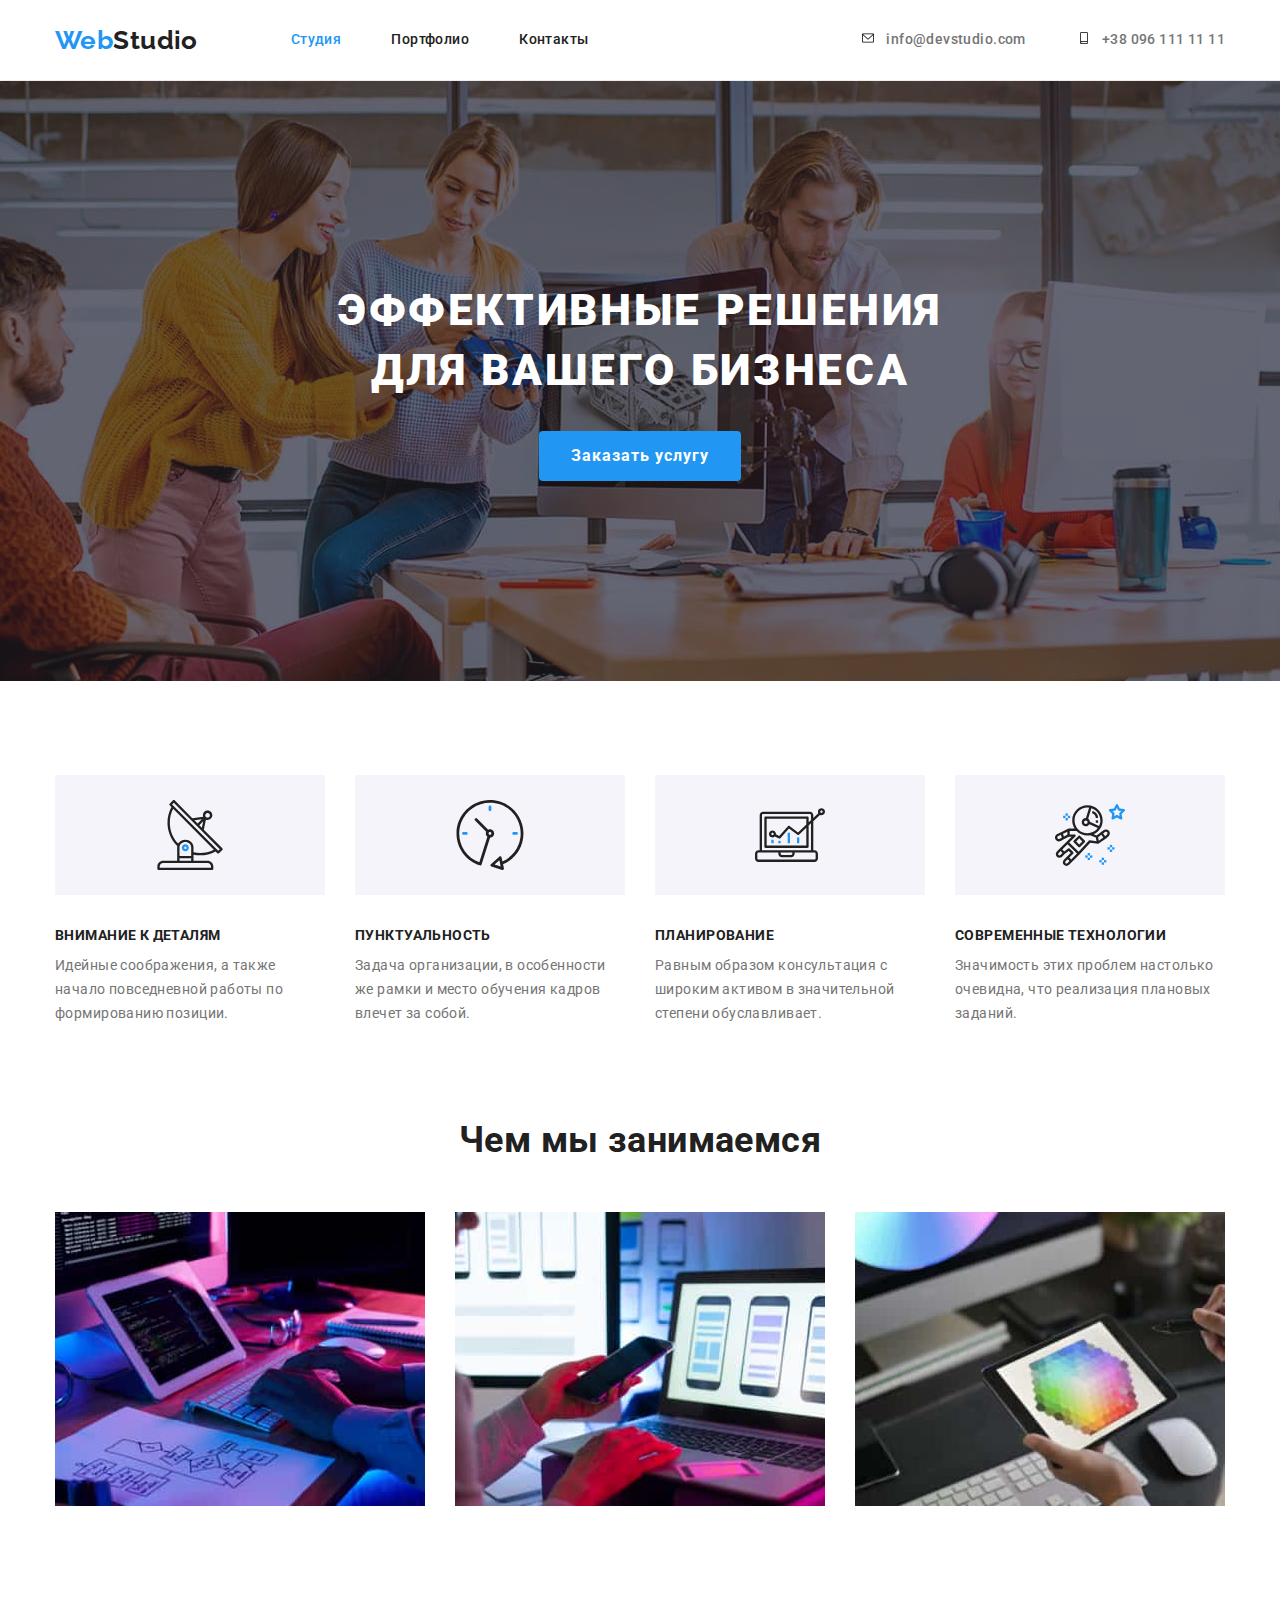
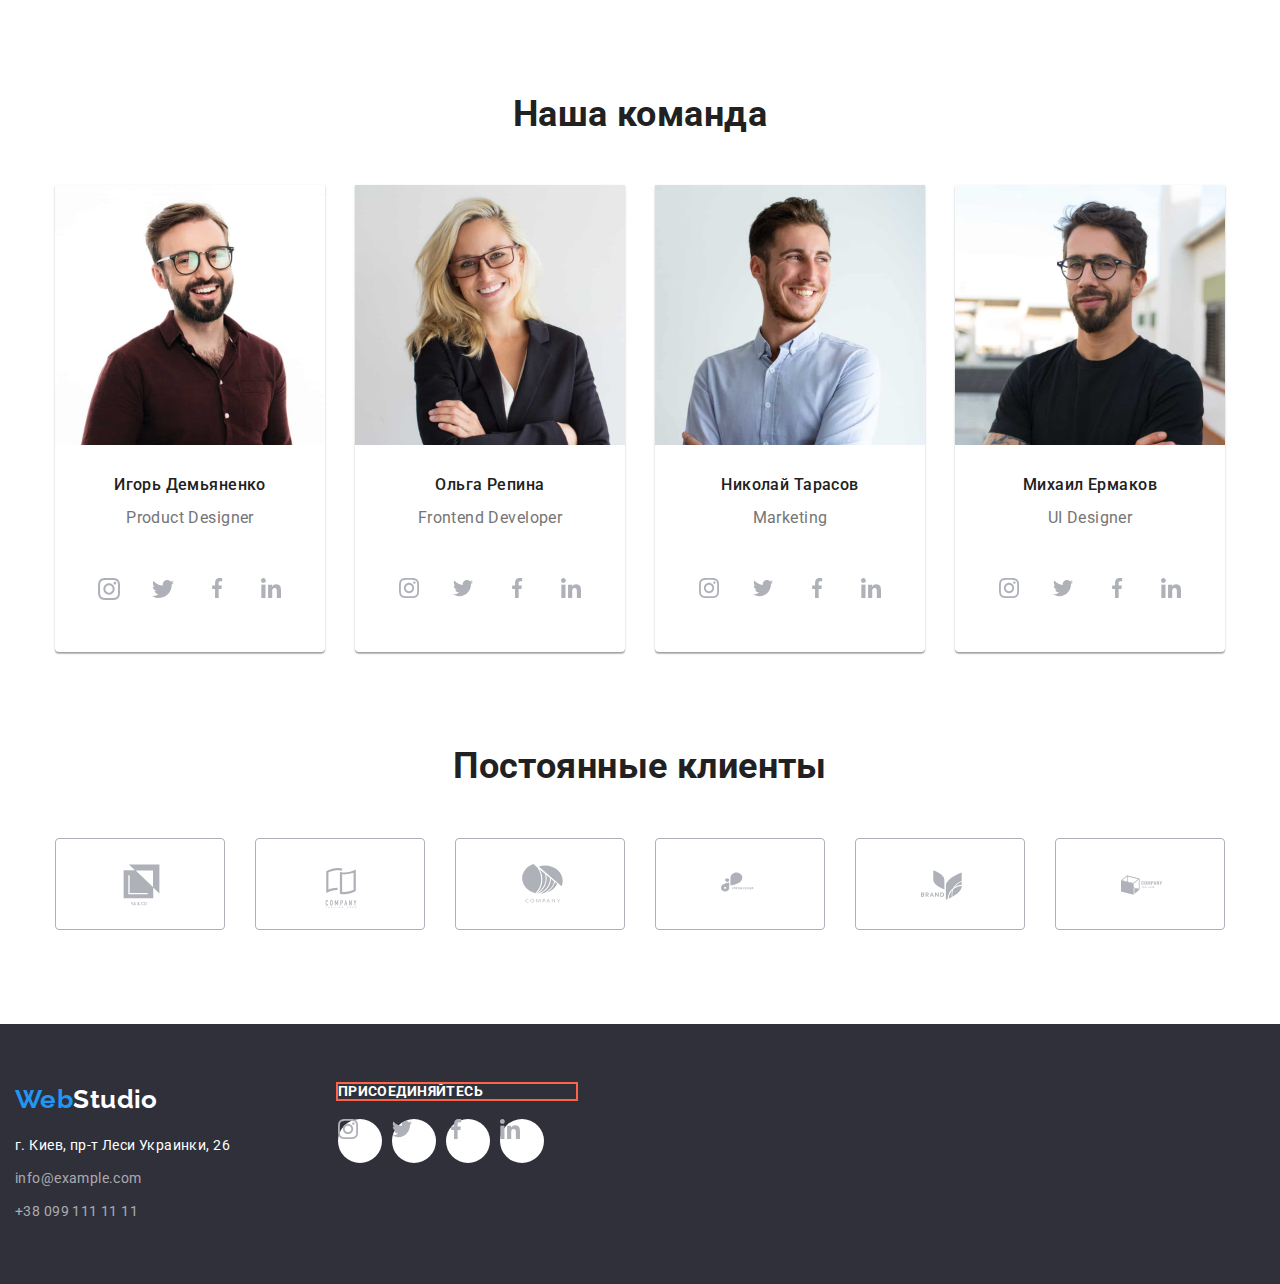
==== index.html @ 681967d7 "разметка" ====
<!DOCTYPE html>
<html lang="ru">
<head>
    <meta charset="UTF-8">
    <meta http-equiv="X-UA-Compatible" content="IE=edge">
    <meta name="viewport" content="width=device-width, initial-scale=1.0">
    <title>Студия</title>
    <link href="https://fonts.googleapis.com/css2?family=Raleway:wght@700&family=Roboto:wght@400;500;700;900&display=swap"
      rel="stylesheet"
    />
    <link rel="stylesheet" href="https://cdnjs.cloudflare.com/ajax/libs/modern-normalize/1.1.0/modern-normalize.min.css">
    <link rel="stylesheet" href="css/style.css">
</head>
<body>
    <header class="line-header" >
        <div class="conteiner nav-header">
            <nav class="nav">
                <a class="logo" href="#"> <span class="web">Web</span><span class="studio">Studio</span></a>
                <ul class="nav-line">
                    <li class="nav-list"> <a  href="#" class="nav-button current "> Студия </a></li>
                    <li class="nav-list"><a  href="./portfolio.html" class="nav-button">Портфолио</a></li>
                    <li class="nav-list"><a  href="#" class="nav-button">Контакты</a></li>
                </ul>
            </nav>
                <ul class="nav-item">
                    <li class="nav-list"> <a class="nav-button " href="mailto:info@devstudio.com" > <svg class="icon-envelope" width="16px" height="12px"> <use href="./images/symbol-defs.svg#icon-envelope"> </use></svg>info@devstudio.com</a></li>
                    <li class="nav-list"> <a class="nav-button" href="tel:+380961111111"> <svg  class="icon-envelope" width="16px" height="12px"> <use href="./images/symbol-defs.svg#icon-smartphone"> </use> </svg>+38 096 111 11 11</a></li>
                </ul>
        </div> 
         
        </header>
        <main>
        <section class=" section header-color">
           <div class="">
            <h1 class="header">Эффективные решения для вашего бизнеса</h1>
            <button  type="button" class="header-button ">Заказать услугу</button>
           
           </div>
       
    </section>
    
        <section class="section hide-item">
            <div class="conteiner ">
                <h2 class="hide">Особенности</h2>
                <ul class="feature">
                    <li class="feature-item" >
                        <svg class="icon-antena" width="70px" height="70px">
                            <use href="./images/symbol-defs.svg#icon-antenna"> </use>
                        </svg>
                        <h3 class="title" >Внимание к деталям</h3>
                        <p class="paragraph">Идейные соображения, а также начало повседневной работы по формированию позиции.</p>
                    </li>
                    <li class="feature-item">
                        <svg class="icon-antena" width="70px" height="70px">
                            <use href="./images/symbol-defs.svg#icon-clock"> </use>
                        </svg>
                        <h3 class="title">Пунктуальность</h3>
                        <p class="paragraph">Задача организации, в особенности же рамки и место обучения кадров влечет за собой.</p>
                    </li>
                    <li class="feature-item">
                        <svg class="icon-antena" width="70px" height="70px">
                            <use href="./images/symbol-defs.svg#icon-diagram"> </use>
                        </svg>
                        <h3 class="title">Планирование</h3>
                        <p class="paragraph">Равным образом консультация с широким активом в значительной степени обуславливает.</p>
                    </li>
                    <li class="feature-item">
                        <svg class="icon-antena" width="70px" height="70px">
                            <use href="./images/symbol-defs.svg#icon-astronaut"> </use>
                        </svg>
                        <h3 class="title">Современные технологии</h3>
                        <p class="paragraph">Значимость этих проблем настолько очевидна, что реализация плановых заданий.</p>
                    </li>
                </ul>
            </div>
        
        </section>
    
    
        <section class="section">
            <div class="conteiner">
                <h2 class="title-work">Чем мы занимаемся</h2>
            <ul class="title-img">
                <li class="work-studio"> <img src="./images/studio/box_1.jpg" alt="Создаем программный продукт" width="370">
                 </li>
                <li class="work-studio"> <img src="./images/studio/box_2.jpg" alt="Работа во всех типах устройств" width="370"></li>
                <li class="work-studio"> <img src="./images/studio/box_3.jpg" alt="Работаем над цветокоррекцией" width="370"></li>
            </ul>
            </div>
        </section>
    
    
        <section class=" section team">
            <div class="conteiner">
                <h2 class="title-work">Наша команда</h2>
            <ul class="work-team">
                <li class="work-people"> <img src="./images/studio/img_1.jpg" alt="Игорь Демьяненко" width="270"> <div class="img-people"> <h3 class="img-work">Игорь Демьяненко</h3> <p class="paragraph">Product Designer</p></div>
                    <ul class="icon-centen">
                        <li class="icon-socnetwork" width="40px" height="40px"> <svg class="icon-facebook" > <use href="./images/symbol-defs.svg#icon-instagram"> </use></svg></li>
                        <li class="icon-socnetwork"> <svg class="icon-facebook"  width="20px" height="20px"> <use href="./images/symbol-defs.svg#icon-twitter"> </use></svg></li>
                        <li class="icon-socnetwork"> <svg   width="20px" height="20px"> <use href="./images/symbol-defs.svg#icon-facebook"> </use></svg></li>
                        <li class="icon-socnetwork"> <svg   width="20px" height="20px"> <use href="./images/symbol-defs.svg#icon-linkedin"> </use></svg></li>
                    </ul></li>
                <li class="work-people"> <img src="./images/studio/img_2.jpg" alt="Ольга Репина" width="270"> <div  class="img-people"> <h3 class="img-work">Ольга Репина</h3> <p class="paragraph">Frontend Developer</p></div>
                    <ul class="icon-centen">
                        <li class="icon-socnetwork"> <svg   width="20px" height="20px"> <use href="./images/symbol-defs.svg#icon-instagram"> </use></svg></li>
                        <li class="icon-socnetwork"> <svg   width="20px" height="20px"> <use href="./images/symbol-defs.svg#icon-twitter"> </use></svg></li>
                        <li class="icon-socnetwork"> <svg   width="20px" height="20px"> <use href="./images/symbol-defs.svg#icon-facebook"> </use></svg></li>
                        <li class="icon-socnetwork"> <svg   width="20px" height="20px"> <use href="./images/symbol-defs.svg#icon-linkedin"> </use></svg></li>
                    </ul></li>
                <li class="work-people"> <img src="./images/studio/img_3.jpg" alt="Николай Тарасов" width="270"> <div class="img-people"> <h3 class="img-work">Николай Тарасов</h3> <p class="paragraph">Marketing</p></div>
                    <ul class="icon-centen">
                        <li class="icon-socnetwork"> <svg   width="20px" height="20px"> <use href="./images/symbol-defs.svg#icon-instagram"> </use></svg></li>
                        <li class="icon-socnetwork"> <svg   width="20px" height="20px"> <use href="./images/symbol-defs.svg#icon-twitter"> </use></svg></li>
                        <li class="icon-socnetwork"> <svg   width="20px" height="20px"> <use href="./images/symbol-defs.svg#icon-facebook"> </use></svg></li>
                        <li class="icon-socnetwork"> <svg   width="20px" height="20px"> <use href="./images/symbol-defs.svg#icon-linkedin"> </use></svg></li>
                    </ul></li>
                <li class="work-people"> <img src="./images/studio/img_4.jpg" alt="Михаил Ермаков" width="270"> <div class="img-people"> <h3 class="img-work">Михаил Ермаков</h3> <p class="paragraph">UI Designer</p></div>
                    <ul class="icon-centen">
                        <li class="icon-socnetwork"> <svg   width="20px" height="20px"> <use href="./images/symbol-defs.svg#icon-instagram"> </use></svg></li>
                        <li class="icon-socnetwork"> <svg   width="20px" height="20px"> <use href="./images/symbol-defs.svg#icon-twitter"> </use></svg></li>
                        <li class="icon-socnetwork"> <svg   width="20px" height="20px"> <use href="./images/symbol-defs.svg#icon-facebook"> </use></svg></li>
                        <li class="icon-socnetwork"> <svg   width="20px" height="20px"> <use href="./images/symbol-defs.svg#icon-linkedin"> </use></svg></li>
                    </ul></li>
            </ul>
            </div>
        </section>
        <section class="section">
            <div class="conteiner">
                <h2 class="title-work"> Постоянные клиенты</h2>
            <ul class="icon-company">
                <li class="icon-yaco"> <a href="#" alt="YA&Co"> <svg class="icon-yaco-center"> <use href="./images/symbol-defs.svg#icon-group" width="41px" height="46px"> </use></svg> </a> </li>
                <li class="icon-yaco"> <a href="#" alt="targline nere"> <svg class="icon-yaco-center"> <use href="./images/symbol-defs.svg#icon-group-1" width="40px" height="52px"> </use></svg></a></li>
                <li class="icon-yaco"> <a href="#" alt="company"> <svg class="icon-yaco-center"> <use href="./images/symbol-defs.svg#icon-group-2"  width="43px" height="42px"> </use> </svg></a></li>
                <li class="icon-yaco"> <a href="#" alt="foster peters"> <svg class="icon-yaco-center"> <use href="./images/symbol-defs.svg#icon-group-3" width="40px" height="40px"> </use> </svg></a></li>
                <li class="icon-yaco"> <a href="#" alt="brand"> <svg class="icon-yaco-center"> <use href="./images/symbol-defs.svg#icon-group-4"width="41px" height="46px" > </use></svg></a></li>
                <li class="icon-yaco"> <a href="#" alt="tag line"> <svg class="icon-yaco-center"> <use href="./images/symbol-defs.svg#icon-group-5" width="41px" height="46px"> </use> </svg></a></li>
            </ul>
            </div>
        </section>
    
    </main>
    
        <footer class="  footer ">
            <div class=" conteiner icon ">
                <a href="#" class="logo"><span class="web">Web</span>Studio</a>
            <address class="fooret-address">
                <ul>
                    <li class="footer-item"> <a class="footer-button" href="https://goo.gl/maps/piqngm7oDQpEDh6u6" target="_blank" rel="noopener nofollow noreferrer">г. Киев, пр-т Леси Украинки, 26</a></li>
                    <li class="footer-item"> <a class="footer-button connect" href="mailto:info@devstudio.com">info@example.com</a></li>
                    <li class="footer-item"> <a class="footer-button connect" href="tel:+380991111111">+38 099 111 11 11</a> </li>
                </ul>
            </address>
            </div>
            <div class="join">
                <h2> присоединяйтесь</h2>
                <ul class="icon-centen">
                    <li class="icon-socnetwork"> <svg   width="20px" height="20px"> <use href="./images/symbol-defs.svg#icon-instagram"> </use></svg></li>
                    <li class="icon-socnetwork"> <svg   width="20px" height="20px"> <use href="./images/symbol-defs.svg#icon-twitter"> </use></svg></li>
                    <li class="icon-socnetwork"> <svg   width="20px" height="20px"> <use href="./images/symbol-defs.svg#icon-facebook"> </use></svg></li>
                    <li class="icon-socnetwork"> <svg   width="20px" height="20px"> <use href="./images/symbol-defs.svg#icon-linkedin"> </use></svg></li>
                </ul>
            
            </div>
               
        </footer>
    
</body>
</html>
---- css/style.css ----
/*color: #212121;*/
/*color: #757575;*/
/*color: #2196F3;*/
/* bragraund #E5E5E5 */
/*  color secstion #F5F4FA */


:root {
    --main-color: #212121;
    --paragraph-color: #757575; 
    --changes-color: #2196F3;
}
body {
     
     color:var(--main-color); 
     font-family: Roboto,sans-serif;
     font-size: 14px;
     letter-spacing: 0.03em;
    }
    a {
        color: inherit; 
    }
    ul {
        list-style: none;
        padding: 0px;
        
    }
    h1,h2,h3,p,ul {
        margin: 0;
    }
    img {
        display: block;
        max-width: 100%;
        height: auto;
    }
    
    .conteiner {
        max-width: 1200px; 
        margin: 0 auto;
        padding: 0 15px;
    }
    .section {
        padding-bottom: 94px;
    }
    .line-header{
        border-bottom: 1px solid #ECECEC;
        
    }
    
    
    .header {
        width: 696px;
        margin-right: auto;
         margin-left:auto;
        text-align: center;
        
    }
     
     .nav-line{
        display: flex;
}
.nav-item .nav-list + .nav-list{
    margin-left: 50px;
} 
    .nav-line  .nav-list{
        margin-right: 50px;
       
    } 
    .nav-line  :last-child{
        margin-right: 0px;
    }
    .nav-item {
        display: flex;
        color: #757575;
    }
    .nav-list{
        display: flex;
    }
    .logo {
        color: #FFFFFF;
        font-family: Raleway,sans-serif;
        font-size: 26px;
        font-weight: 700;
        line-height: 1.19;
        margin-right: 93px;
      
    }
    .studio {
        color:var(--main-color);
    }
    .web {
        color:var(--changes-color);
    }
  address {
    font-style: normal;
  }
  h1 {
    color: #FFFFFF;
    font-family:Roboto, sans-serif ;
    font-size: 44px;
    font-weight: 900;
    line-height: 1.36;
    letter-spacing: 0.06em;
    
    text-transform: uppercase;
    
  }
  button{
    background-color:var(--changes-color);
    color: #FFFFFF;
    font-family: Roboto,sans-serif;
    font-size: 16px;
    font-weight: 700;
    line-height: 1.9;
    letter-spacing: 0.06em;
    border: none;
    
    text-align: center;
  }
 a {
    padding: 0;
    border: 0;
    text-decoration: none;
 }
 .nav-header {
    display: flex;
    justify-content: space-between;
 }
  .nav {
    display: flex; 
    align-items: center;
  }
  
 .nav-button {
    display: block;
    padding-top: 32px;
    padding-bottom: 32px;
    
    font-weight: 500;
    line-height: 1.14;
 }
 
 .nav .current{
    color:var(--changes-color);
 }
    .nav-button:hover,
    .nav-button:focus{
        color:var(--changes-color);
        fill:var(--changes-color); 
    }
    .icon-envelope{
        
        margin-right: 10px;
    }
    

    .conteiner.item {
        margin-top: 94px;
    } 
    .hide {
        position: absolute;
        width: 1px;
        height: 1px;
        margin: -1px;
        border: 0;
        padding: 0;
        
        white-space: nowrap;
        clip-path: inset(100%);
        clip: rect(0 0 0 0);
        overflow: hidden;
      }
    .header-color{
        background: #2F303A;
       background-image: linear-gradient(to rigth, red, green);
       background-image: linear-gradient(to right, rgba(47, 48, 58, 0.4), rgba(47, 48, 58, 0.4)), url(../images/studio/Img_13.jpg);
        
        background-repeat: no-repeat;
        background-size: cover;
        background-position: center;
        
        

        max-width: 1600px;
        
        margin-left:auto;
        margin-right: auto;
       
    }
    .section.header-color {
        padding-top: 200px;
        padding-bottom: 200px;
    }
    
    .header-button{
        display: block; 
         text-align: center;
         text-decoration: none;
         
         padding: 10px 32px;
        border-radius: 4px;
        margin: 0px auto;
        margin-top: 30px;
      cursor: pointer;
    }
    .header-button:hover,
    .header-button:focus{
       background-color: #188CE8;
    }
    .section.hide-item {

    padding-top: 94px;
        
    } 
    .feature{
        display: flex;
        justify-content: space-between;
    }
    .feature li{
       width: 270px;
    }
    .feature-item {
        /* display: flex; */
        margin-right: 30px;
    }
    .feature :last-child{
        margin-right: 0px;
    }
    .icon-antena {
        width: 270px;
        height: 120px;
        padding: 25px 100px;
        margin-bottom: 30px;
        
        background-color: #F5F4FA;
        
    }

    
    .title {
        font-size: 14px;
        font-weight: 700;
        line-height: 1.14;
        text-transform: uppercase;

        padding-bottom: 10px;
    }
    .feature p{
        font-size: 14px;
    }
    .section.team{
      padding-top: 94px;  
       
    }

    .title-work {
        font-size: 36px;
        font-weight: 700;
        line-height: 1.16;
        /* width: 376px;  */
        margin: auto;
        text-align: center;

    }
    
    .work-studio {
        margin-right: 30px;
    }
    .title-img :last-child{
        margin-right: 0px;
    }

    .title-img{
        display: flex;
        margin-top: 50px;
        
       
    }
    .work-team{
        display: flex;
        justify-content: space-between;
        margin-top: 50px;
    }
    .work-people{
        margin-right: 30px;
        text-align: center;
        box-shadow: 0px 1px 3px rgba(0, 0, 0, 0.12), 0px 1px 1px rgba(0, 0, 0, 0.14), 0px 2px 1px rgba(0, 0, 0, 0.2);
        border-radius: 0px 0px 4px 4px;
    }
    .work-team :last-child{
        padding-right: 0px;
    }
    .img-work {
        font-size: 16px;
        font-weight: 500;
        line-height: 1.19;
        margin-bottom: 10px;
    }
    .icon-centen{
        display: flex;
        margin-top: 16px;
        margin-bottom: 30px;
        margin-left: 32px;
        margin-right: 32px;
    }
    .icon-socnetwork{
        
        color: tomato;
    }
    .icon-socnetwork{
        background-color: #FFFFFF;
        padding: 0;
        border: 0px;
        fill: #afb1b8;
        width: 44px;
        height: 44px;
        border-radius: 50%;
        margin-right: 10px;
    }
    .icon-socnetwork:hover
    {
        background-color: #188CE8;
        padding: 0;
        border: 0px;
        fill: #FFFFFF;
        
        width: 44px;
        height: 44px;
        border-radius: 50%;
        margin-right: 10px;
    }
    .icon-socnetwork:last-child{
        margin-right: 0px;
    }
    .icon-facebook{
        height: 22px;
        width: 22px;
        background-position: center;
       
    }
    .paragraph {
        color: var(--paragraph-color);
        font-size: 16px;
        line-height: 1.71;
       
    }
    .img-people{
        padding-top: 30px;
        padding-bottom: 30px;
        
    }
    .footer {
        background-color: #2F303A;
        
    }
    .footer-button{
        color: #FFFFFF;
        font-weight: 400;
        line-height: 1.71;
        
        
    }
    .footer-item{
        margin-bottom: 9px;
        
    }
    .footer-item:last-child{
        margin-bottom: 0px;

    }
    
    .footer-button:hover,
    .footer-button:focus{
        color:var(--changes-color);
    }
    .footer-button.connect{
        color: rgba(255, 255, 255, 0.6);
    }
    .footer-button.connect:hover,
    .footer-button.connect:focus{
        color:var(--changes-color);
    }

    .portfolio-item{
        display: flex;
        justify-content: center;
        
    }
    .portfolio-line{
        margin-right: 8px;
    }
    .portfolio-line:last-child{
        margin-right: 0px;
    }
    .portfolio-item .portfolio-button{
        display: block;
        padding: 6px 22px;
        
    }
    .portfolio-item .portfolio-button :last-child {
        margin-left: 0px;
    }
    .img-portfolio {
        font-size: 18px;
        font-weight: 700;
        line-height: 2;
        letter-spacing: 0.06em;
        margin-bottom: 6px;
    }
    .portfolio-people {
        padding: 20px 24px;
        border: 1px solid #EEEEEE;
        
    }
    .portfolio-people .paragraph{
        line-height: 1.9;
    }
    .portfolio {
        display: flex;
        flex-wrap: wrap;
        margin-top: 50px;
        
    }
    
    .portfolio-work {
        width: 370px;
        margin-right: 30px;
        margin-bottom: 30px;
        
    }
    .portfolio-work:hover
    {
        border: 1px solid #EEEEEE;
    }

    .portfolio :nth-child(3n+3){
        margin-right: 0px;
    }
    .portfolio-button{
        color:var(--main-color);
        background-color: #F5F4FA;
        font-weight: 500;
        line-height: 1.6;
        border-radius: 4px;
        letter-spacing: 0.03em;
    }
    .portfolio-button:hover,
    .portfolio-button:focus{
        background-color:var(--changes-color);
        color:#FFFFFF ;
    }
    .portfolio-button,.pointer {cursor: pointer;}; 
    
    .portfolio-people{
        outline: 2px solid tomato;
        border: 1px solid #EEEEEE;
    }
    
    .icon-yaco{
        background-color: #FFFFFF;
        padding: 0;
        fill: #afb1b8;
        
        width: 170px;
        height: 92px;
        border-radius: 4px;
        border: 1px solid #AFB1B8;
        margin-right: 30px;
       
        align-items: center;
        justify-content: center;
       
    }
    .icon-yaco:hover{
        padding: 0;
        border: 0px;
        
        border: 1px solid #2196F3;
        fill: #2196F3;
    }
    .icon-yaco:last-child{
        margin-right: 0px;
    }
    
    .icon-yaco-center{
        padding: 7px 33px;
        margin: 16px 32px;
    }
    .icon-company{
        display: flex;
        margin-top: 50px;
        fill: tomato;
    }
    .footer{
        display: flex;
        padding-top: 60px;
        padding-bottom: 60px;
    }
    .join{
        margin-left: 72px;
    }
    .join h2{
        font-size: 14px;
        line-height: 1.14;
        color: #FFFFFF;
        text-transform: uppercase;
        
        margin-bottom: 20px;
        outline: 2px solid tomato;
    }
    .join .icon-centen{
        margin-left: 0px;
    }
    
    .fooret-address{
        display: flex;
        margin-top: 20px;
    }
    .section.work {
        padding-top: 94px;
    }
    /* .section.footer{
         display: flex; 
        justify-content: flex-start;
        padding-bottom: 0px;
        
    } */
    .conteiner.icon{
        margin-right: 0px;
        margin-left: 0px;
    }
    
    .icon-footer{
        
    }
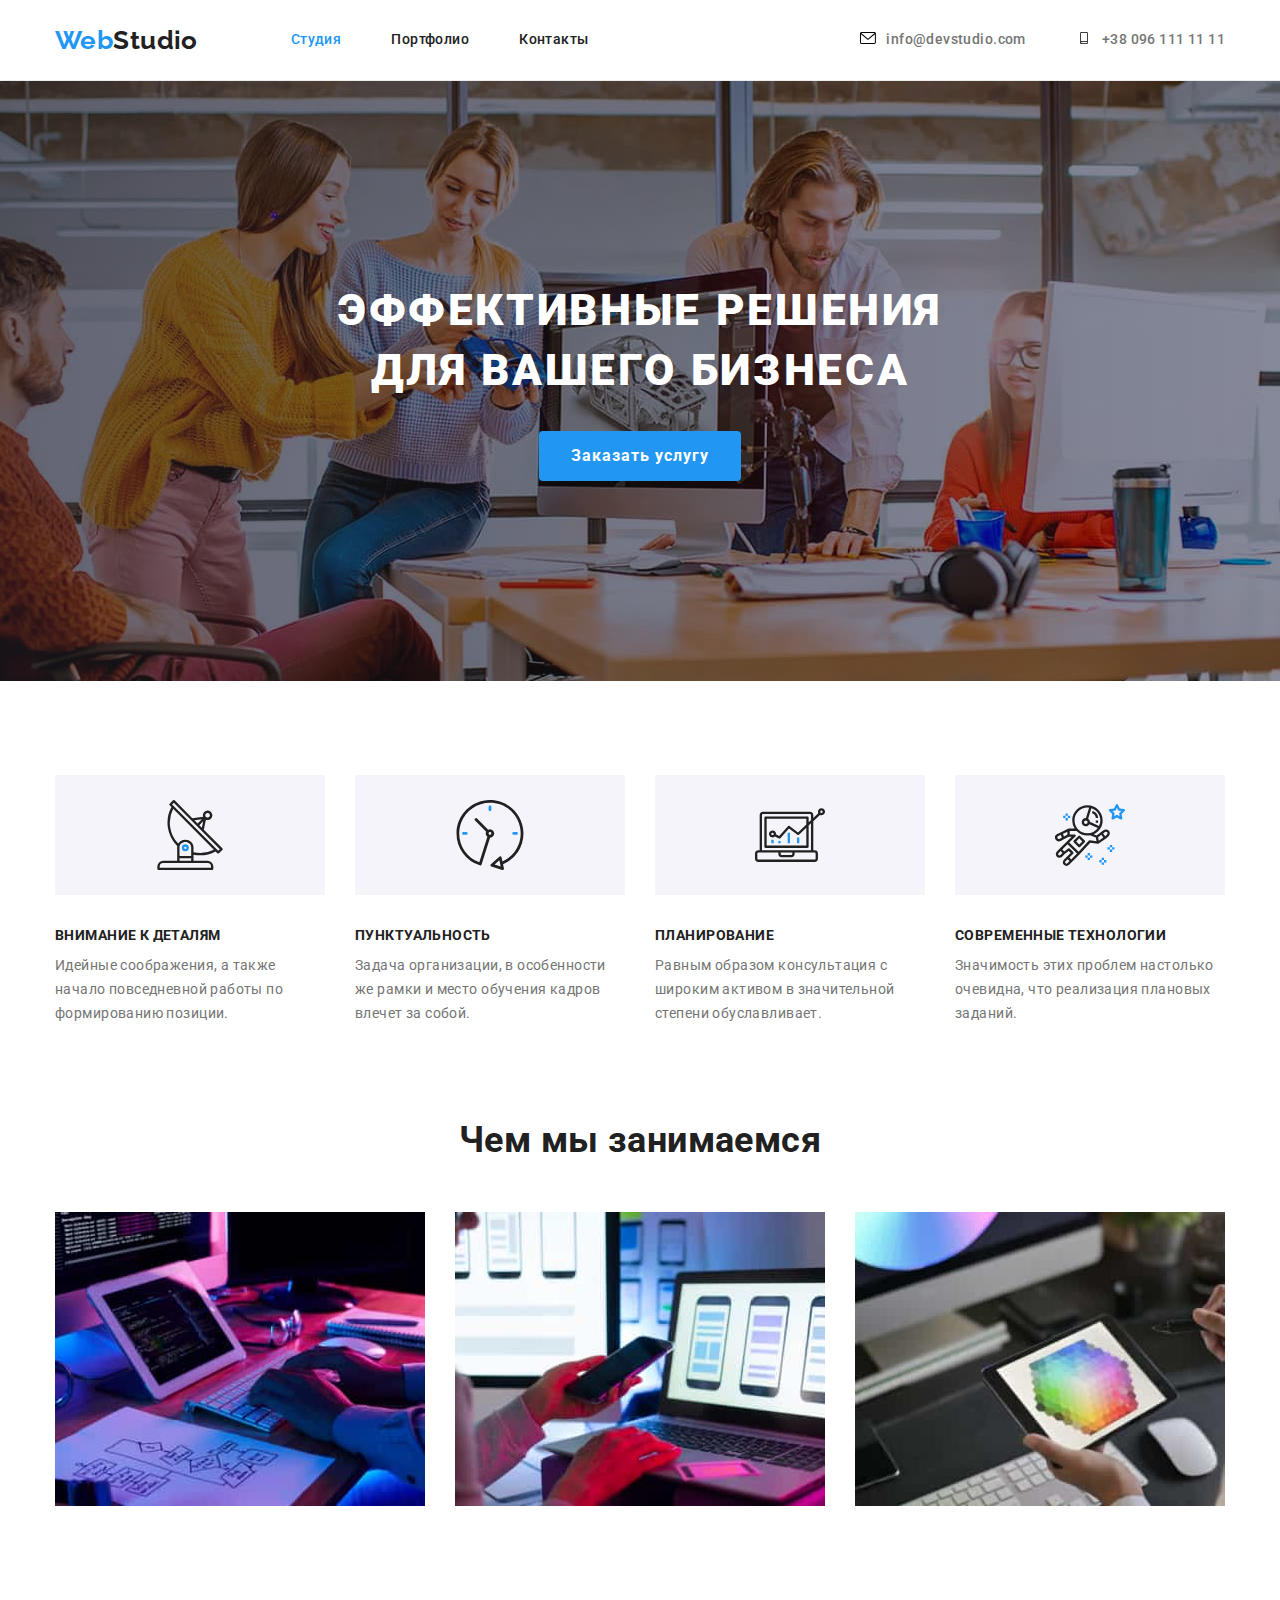
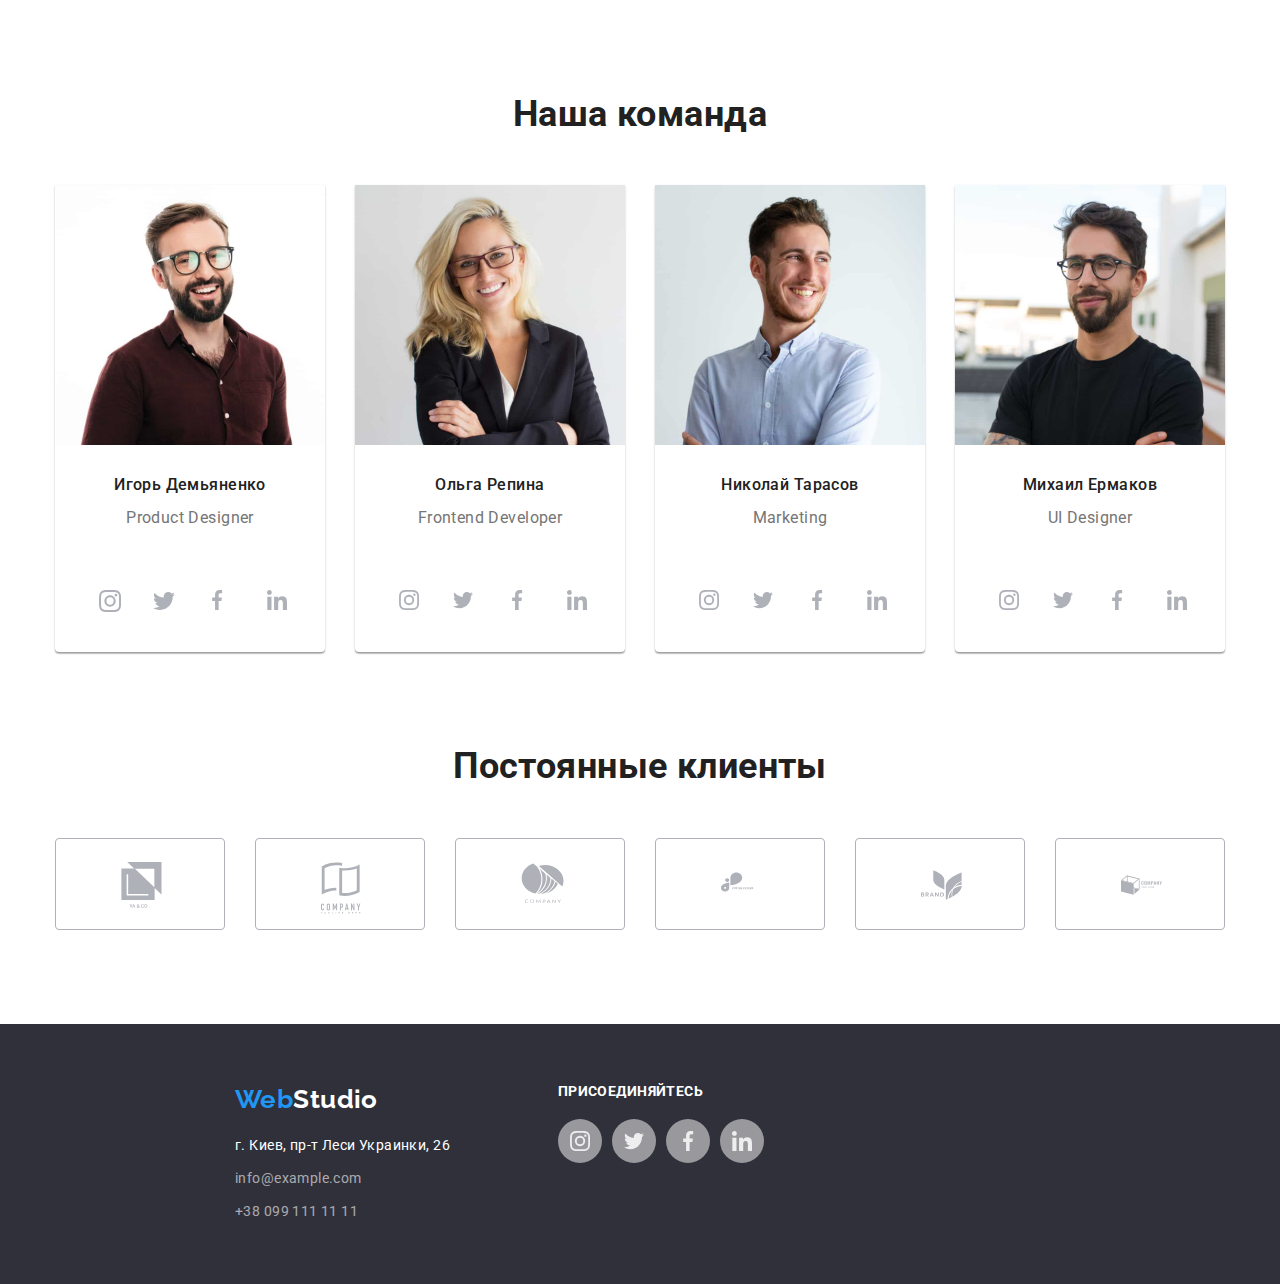
==== commit df58fca5: "изменения1" ====
--- a/index.html
+++ b/index.html
@@ -23,8 +23,8 @@
                 </ul>
             </nav>
                 <ul class="nav-item">
-                    <li class="nav-list"> <a class="nav-button " href="mailto:info@devstudio.com" > <svg class="icon-envelope" width="16px" height="12px"> <use href="./images/symbol-defs.svg#icon-envelope"> </use></svg>info@devstudio.com</a></li>
-                    <li class="nav-list"> <a class="nav-button" href="tel:+380961111111"> <svg  class="icon-envelope" width="16px" height="12px"> <use href="./images/symbol-defs.svg#icon-smartphone"> </use> </svg>+38 096 111 11 11</a></li>
+                    <li class="nav-list"> <a class="nav-button " href="mailto:info@devstudio.com" > <svg class="icon-envelope" width="16px" height="12px"> <use href="./images/icon.svg#icon-envelope"> </use></svg>info@devstudio.com</a></li>
+                    <li class="nav-list"> <a class="nav-button" href="tel:+380961111111"> <svg  class="icon-envelope" width="16px" height="12px"> <use href="./images/icon.svg#icon-smartphone"> </use> </svg>+38 096 111 11 11</a></li>
                 </ul>
         </div> 
          
@@ -45,28 +45,28 @@
                 <ul class="feature">
                     <li class="feature-item" >
                         <svg class="icon-antena" width="70px" height="70px">
-                            <use href="./images/symbol-defs.svg#icon-antenna"> </use>
+                            <use href="./images/icon.svg#icon-antenna"> </use>
                         </svg>
                         <h3 class="title" >Внимание к деталям</h3>
                         <p class="paragraph">Идейные соображения, а также начало повседневной работы по формированию позиции.</p>
                     </li>
                     <li class="feature-item">
                         <svg class="icon-antena" width="70px" height="70px">
-                            <use href="./images/symbol-defs.svg#icon-clock"> </use>
+                            <use href="./images/icon.svg#icon-clock"> </use>
                         </svg>
                         <h3 class="title">Пунктуальность</h3>
                         <p class="paragraph">Задача организации, в особенности же рамки и место обучения кадров влечет за собой.</p>
                     </li>
                     <li class="feature-item">
                         <svg class="icon-antena" width="70px" height="70px">
-                            <use href="./images/symbol-defs.svg#icon-diagram"> </use>
+                            <use href="./images/icon.svg#icon-diagram"> </use>
                         </svg>
                         <h3 class="title">Планирование</h3>
                         <p class="paragraph">Равным образом консультация с широким активом в значительной степени обуславливает.</p>
                     </li>
                     <li class="feature-item">
                         <svg class="icon-antena" width="70px" height="70px">
-                            <use href="./images/symbol-defs.svg#icon-astronaut"> </use>
+                            <use href="./images/icon.svg#icon-astronaut"> </use>
                         </svg>
                         <h3 class="title">Современные технологии</h3>
                         <p class="paragraph">Значимость этих проблем настолько очевидна, что реализация плановых заданий.</p>
@@ -96,31 +96,31 @@
             <ul class="work-team">
                 <li class="work-people"> <img src="./images/studio/img_1.jpg" alt="Игорь Демьяненко" width="270"> <div class="img-people"> <h3 class="img-work">Игорь Демьяненко</h3> <p class="paragraph">Product Designer</p></div>
                     <ul class="icon-centen">
-                        <li class="icon-socnetwork" width="40px" height="40px"> <svg class="icon-facebook" > <use href="./images/symbol-defs.svg#icon-instagram"> </use></svg></li>
-                        <li class="icon-socnetwork"> <svg class="icon-facebook"  width="20px" height="20px"> <use href="./images/symbol-defs.svg#icon-twitter"> </use></svg></li>
-                        <li class="icon-socnetwork"> <svg   width="20px" height="20px"> <use href="./images/symbol-defs.svg#icon-facebook"> </use></svg></li>
-                        <li class="icon-socnetwork"> <svg   width="20px" height="20px"> <use href="./images/symbol-defs.svg#icon-linkedin"> </use></svg></li>
+                        <li class="icon-socnetwork" width="40px" height="40px"> <svg class="icon-facebook" > <use href="./images/icon.svg#icon-instagram"> </use></svg></li>
+                        <li class="icon-socnetwork"> <svg class="icon-facebook"  width="20px" height="20px"> <use href="./images/icon.svg#icon-twitter"> </use></svg></li>
+                        <li class="icon-socnetwork"> <svg   width="20px" height="20px"> <use href="./images/icon.svg#icon-facebook"> </use></svg></li>
+                        <li class="icon-socnetwork"> <svg   width="20px" height="20px"> <use href="./images/icon.svg#icon-linkedin"> </use></svg></li>
                     </ul></li>
                 <li class="work-people"> <img src="./images/studio/img_2.jpg" alt="Ольга Репина" width="270"> <div  class="img-people"> <h3 class="img-work">Ольга Репина</h3> <p class="paragraph">Frontend Developer</p></div>
                     <ul class="icon-centen">
-                        <li class="icon-socnetwork"> <svg   width="20px" height="20px"> <use href="./images/symbol-defs.svg#icon-instagram"> </use></svg></li>
-                        <li class="icon-socnetwork"> <svg   width="20px" height="20px"> <use href="./images/symbol-defs.svg#icon-twitter"> </use></svg></li>
-                        <li class="icon-socnetwork"> <svg   width="20px" height="20px"> <use href="./images/symbol-defs.svg#icon-facebook"> </use></svg></li>
-                        <li class="icon-socnetwork"> <svg   width="20px" height="20px"> <use href="./images/symbol-defs.svg#icon-linkedin"> </use></svg></li>
+                        <li class="icon-socnetwork"> <svg   width="20px" height="20px"> <use href="./images/icon.svg#icon-instagram"> </use></svg></li>
+                        <li class="icon-socnetwork"> <svg   width="20px" height="20px"> <use href="./images/icon.svg#icon-twitter"> </use></svg></li>
+                        <li class="icon-socnetwork"> <svg   width="20px" height="20px"> <use href="./images/icon.svg#icon-facebook"> </use></svg></li>
+                        <li class="icon-socnetwork"> <svg   width="20px" height="20px"> <use href="./images/icon.svg#icon-linkedin"> </use></svg></li>
                     </ul></li>
                 <li class="work-people"> <img src="./images/studio/img_3.jpg" alt="Николай Тарасов" width="270"> <div class="img-people"> <h3 class="img-work">Николай Тарасов</h3> <p class="paragraph">Marketing</p></div>
                     <ul class="icon-centen">
-                        <li class="icon-socnetwork"> <svg   width="20px" height="20px"> <use href="./images/symbol-defs.svg#icon-instagram"> </use></svg></li>
-                        <li class="icon-socnetwork"> <svg   width="20px" height="20px"> <use href="./images/symbol-defs.svg#icon-twitter"> </use></svg></li>
-                        <li class="icon-socnetwork"> <svg   width="20px" height="20px"> <use href="./images/symbol-defs.svg#icon-facebook"> </use></svg></li>
-                        <li class="icon-socnetwork"> <svg   width="20px" height="20px"> <use href="./images/symbol-defs.svg#icon-linkedin"> </use></svg></li>
+                        <li class="icon-socnetwork"> <svg   width="20px" height="20px"> <use href="./images/icon.svg#icon-instagram"> </use></svg></li>
+                        <li class="icon-socnetwork"> <svg   width="20px" height="20px"> <use href="./images/icon.svg#icon-twitter"> </use></svg></li>
+                        <li class="icon-socnetwork"> <svg   width="20px" height="20px"> <use href="./images/icon.svg#icon-facebook"> </use></svg></li>
+                        <li class="icon-socnetwork"> <svg   width="20px" height="20px"> <use href="./images/icon.svg#icon-linkedin"> </use></svg></li>
                     </ul></li>
                 <li class="work-people"> <img src="./images/studio/img_4.jpg" alt="Михаил Ермаков" width="270"> <div class="img-people"> <h3 class="img-work">Михаил Ермаков</h3> <p class="paragraph">UI Designer</p></div>
                     <ul class="icon-centen">
-                        <li class="icon-socnetwork"> <svg   width="20px" height="20px"> <use href="./images/symbol-defs.svg#icon-instagram"> </use></svg></li>
-                        <li class="icon-socnetwork"> <svg   width="20px" height="20px"> <use href="./images/symbol-defs.svg#icon-twitter"> </use></svg></li>
-                        <li class="icon-socnetwork"> <svg   width="20px" height="20px"> <use href="./images/symbol-defs.svg#icon-facebook"> </use></svg></li>
-                        <li class="icon-socnetwork"> <svg   width="20px" height="20px"> <use href="./images/symbol-defs.svg#icon-linkedin"> </use></svg></li>
+                        <li class="icon-socnetwork"> <svg   width="20px" height="20px"> <use href="./images/icon.svg#icon-instagram"> </use></svg></li>
+                        <li class="icon-socnetwork"> <svg   width="20px" height="20px"> <use href="./images/icon.svg#icon-twitter"> </use></svg></li>
+                        <li class="icon-socnetwork"> <svg   width="20px" height="20px"> <use href="./images/icon.svg#icon-facebook"> </use></svg></li>
+                        <li class="icon-socnetwork"> <svg   width="20px" height="20px"> <use href="./images/icon.svg#icon-linkedin"> </use></svg></li>
                     </ul></li>
             </ul>
             </div>
@@ -129,12 +129,12 @@
             <div class="conteiner">
                 <h2 class="title-work"> Постоянные клиенты</h2>
             <ul class="icon-company">
-                <li class="icon-yaco"> <a href="#" alt="YA&Co"> <svg class="icon-yaco-center"> <use href="./images/symbol-defs.svg#icon-group" width="41px" height="46px"> </use></svg> </a> </li>
-                <li class="icon-yaco"> <a href="#" alt="targline nere"> <svg class="icon-yaco-center"> <use href="./images/symbol-defs.svg#icon-group-1" width="40px" height="52px"> </use></svg></a></li>
-                <li class="icon-yaco"> <a href="#" alt="company"> <svg class="icon-yaco-center"> <use href="./images/symbol-defs.svg#icon-group-2"  width="43px" height="42px"> </use> </svg></a></li>
-                <li class="icon-yaco"> <a href="#" alt="foster peters"> <svg class="icon-yaco-center"> <use href="./images/symbol-defs.svg#icon-group-3" width="40px" height="40px"> </use> </svg></a></li>
-                <li class="icon-yaco"> <a href="#" alt="brand"> <svg class="icon-yaco-center"> <use href="./images/symbol-defs.svg#icon-group-4"width="41px" height="46px" > </use></svg></a></li>
-                <li class="icon-yaco"> <a href="#" alt="tag line"> <svg class="icon-yaco-center"> <use href="./images/symbol-defs.svg#icon-group-5" width="41px" height="46px"> </use> </svg></a></li>
+                <li class="icon-yaco"> <a href="#" alt="YA&Co"> <svg class="icon-yaco-center"> <use href="./images/icon.svg#icon-group" width="41px" height="46px"> </use></svg> </a> </li>
+                <li class="icon-yaco"> <a href="#" alt="targline nere"> <svg class="icon-yaco-center"> <use href="./images/icon.svg#icon-group-1" width="40px" height="52px"> </use></svg></a></li>
+                <li class="icon-yaco"> <a href="#" alt="company"> <svg class="icon-yaco-center"> <use href="./images/icon.svg#icon-group-2"  width="43px" height="42px"> </use> </svg></a></li>
+                <li class="icon-yaco"> <a href="#" alt="foster peters"> <svg class="icon-yaco-center"> <use href="./images/icon.svg#icon-group-3" width="40px" height="40px"> </use> </svg></a></li>
+                <li class="icon-yaco"> <a href="#" alt="brand"> <svg class="icon-yaco-center"> <use href="./images/icon.svg#icon-group-4"width="41px" height="46px" > </use></svg></a></li>
+                <li class="icon-yaco"> <a href="#" alt="tag line"> <svg class="icon-yaco-center"> <use href="./images/icon.svg#icon-group-5" width="41px" height="46px"> </use> </svg></a></li>
             </ul>
             </div>
         </section>
@@ -155,10 +155,10 @@
             <div class="join">
                 <h2> присоединяйтесь</h2>
                 <ul class="icon-centen">
-                    <li class="icon-socnetwork"> <svg   width="20px" height="20px"> <use href="./images/symbol-defs.svg#icon-instagram"> </use></svg></li>
-                    <li class="icon-socnetwork"> <svg   width="20px" height="20px"> <use href="./images/symbol-defs.svg#icon-twitter"> </use></svg></li>
-                    <li class="icon-socnetwork"> <svg   width="20px" height="20px"> <use href="./images/symbol-defs.svg#icon-facebook"> </use></svg></li>
-                    <li class="icon-socnetwork"> <svg   width="20px" height="20px"> <use href="./images/symbol-defs.svg#icon-linkedin"> </use></svg></li>
+                    <li class="icon-socnetwork"> <svg   width="20px" height="20px"> <use href="./images/icon.svg#icon-instagram"> </use></svg></li>
+                    <li class="icon-socnetwork"> <svg   width="20px" height="20px"> <use href="./images/icon.svg#icon-twitter"> </use></svg></li>
+                    <li class="icon-socnetwork"> <svg   width="20px" height="20px"> <use href="./images/icon.svg#icon-facebook"> </use></svg></li>
+                    <li class="icon-socnetwork"> <svg   width="20px" height="20px"> <use href="./images/icon.svg#icon-linkedin"> </use></svg></li>
                 </ul>
             
             </div>
--- a/css/style.css
+++ b/css/style.css
@@ -172,8 +172,7 @@
       }
     .header-color{
         background: #2F303A;
-       background-image: linear-gradient(to rigth, red, green);
-       background-image: linear-gradient(to right, rgba(47, 48, 58, 0.4), rgba(47, 48, 58, 0.4)), url(../images/studio/Img_13.jpg);
+        background-image: linear-gradient(to right, rgba(47, 48, 58, 0.4), rgba(47, 48, 58, 0.0)), url(../images/studio/Img_13.jpg);
         
         background-repeat: no-repeat;
         background-size: cover;
@@ -309,7 +308,7 @@
     }
     .icon-socnetwork{
         background-color: #FFFFFF;
-        padding: 0;
+        padding:12px 12px;
         border: 0px;
         fill: #afb1b8;
         width: 44px;
@@ -320,7 +319,19 @@
     .icon-socnetwork:hover
     {
         background-color: #188CE8;
-        padding: 0;
+        padding:12px 12px;
+        border: 0px;
+        fill: #FFFFFF;
+        
+        width: 44px;
+        height: 44px;
+        border-radius: 50%;
+        margin-right: 10px;
+    }
+    .icon-socnetwork:focus
+    {
+        background-color: #188CE8;
+        padding:12px 12px;
         border: 0px;
         fill: #FFFFFF;
         
@@ -474,7 +485,12 @@
     .icon-yaco:hover{
         padding: 0;
         border: 0px;
-        
+        border: 1px solid #2196F3;
+        fill: #2196F3;
+    }
+    .icon-yaco:focus{
+        padding: 0;
+        border: 0px;
         border: 1px solid #2196F3;
         fill: #2196F3;
     }
@@ -506,11 +522,23 @@
         text-transform: uppercase;
         
         margin-bottom: 20px;
-        outline: 2px solid tomato;
+        
     }
     .join .icon-centen{
         margin-left: 0px;
     }
+    .join .icon-socnetwork{
+        
+         background-color: rgba(255, 255, 255, 0.504);
+         fill: #EEEEEE;
+    }
+    .join .icon-socnetwork:hover{
+        background-color: #2196F3;
+    }
+    .join .icon-socnetwork:focus{
+        background-color: #2196F3;
+    }
+
     
     .fooret-address{
         display: flex;
@@ -527,7 +555,7 @@
     } */
     .conteiner.icon{
         margin-right: 0px;
-        margin-left: 0px;
+        margin-left: 220px;
     }
     
     .icon-footer{
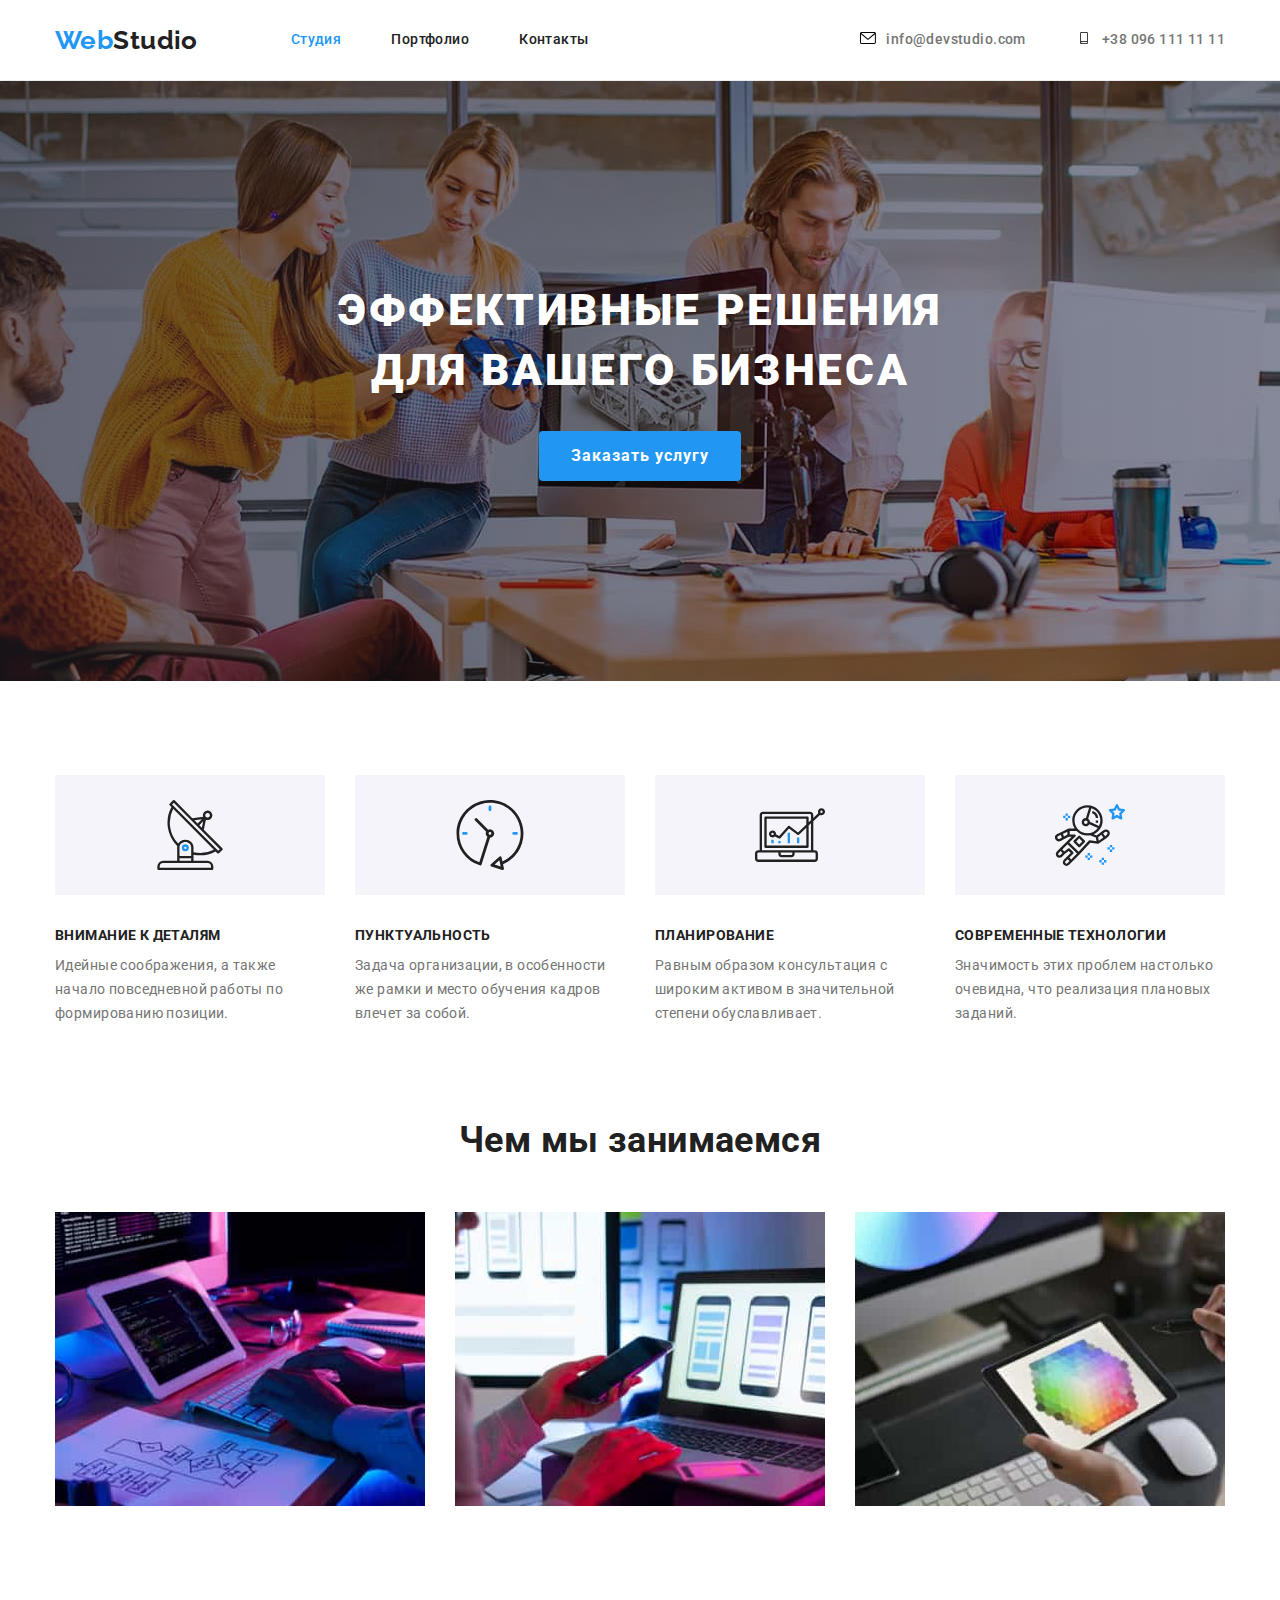
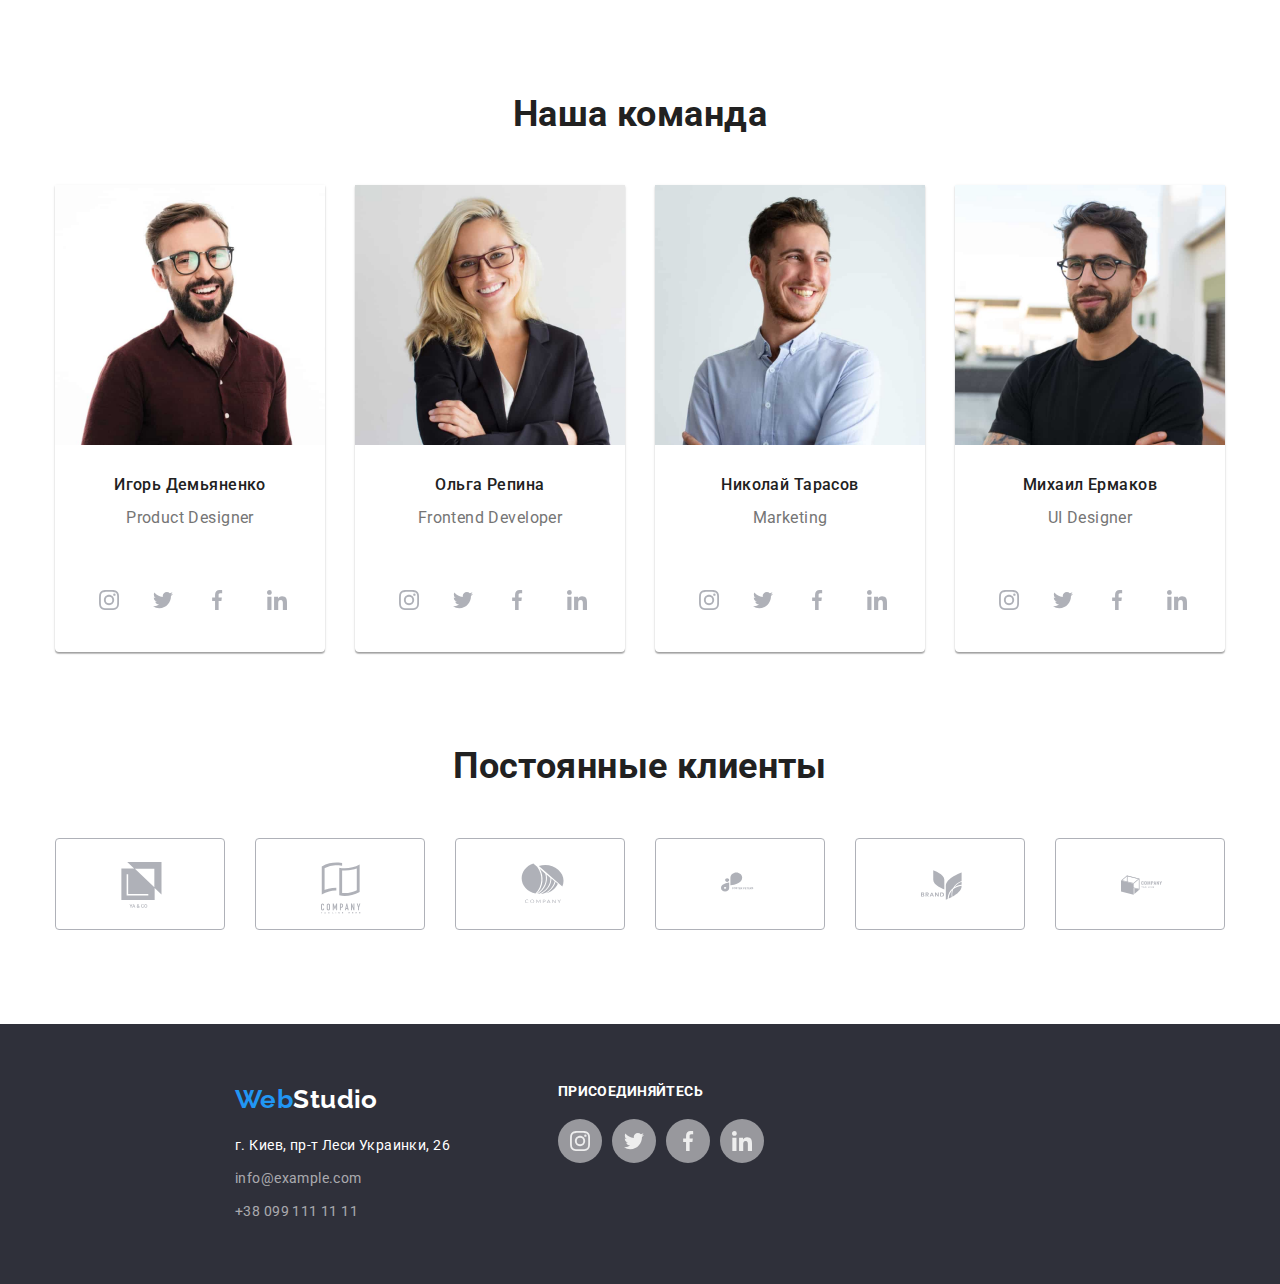
==== commit 19289e69: "изменения2" ====
--- a/index.html
+++ b/index.html
@@ -96,8 +96,8 @@
             <ul class="work-team">
                 <li class="work-people"> <img src="./images/studio/img_1.jpg" alt="Игорь Демьяненко" width="270"> <div class="img-people"> <h3 class="img-work">Игорь Демьяненко</h3> <p class="paragraph">Product Designer</p></div>
                     <ul class="icon-centen">
-                        <li class="icon-socnetwork" width="40px" height="40px"> <svg class="icon-facebook" > <use href="./images/icon.svg#icon-instagram"> </use></svg></li>
-                        <li class="icon-socnetwork"> <svg class="icon-facebook"  width="20px" height="20px"> <use href="./images/icon.svg#icon-twitter"> </use></svg></li>
+                        <li class="icon-socnetwork" > <svg width="20px" height="20px" > <use href="./images/icon.svg#icon-instagram"> </use></svg></li>
+                        <li class="icon-socnetwork"> <svg   width="20px" height="20px"> <use href="./images/icon.svg#icon-twitter"> </use></svg></li>
                         <li class="icon-socnetwork"> <svg   width="20px" height="20px"> <use href="./images/icon.svg#icon-facebook"> </use></svg></li>
                         <li class="icon-socnetwork"> <svg   width="20px" height="20px"> <use href="./images/icon.svg#icon-linkedin"> </use></svg></li>
                     </ul></li>
@@ -129,12 +129,12 @@
             <div class="conteiner">
                 <h2 class="title-work"> Постоянные клиенты</h2>
             <ul class="icon-company">
-                <li class="icon-yaco"> <a href="#" alt="YA&Co"> <svg class="icon-yaco-center"> <use href="./images/icon.svg#icon-group" width="41px" height="46px"> </use></svg> </a> </li>
-                <li class="icon-yaco"> <a href="#" alt="targline nere"> <svg class="icon-yaco-center"> <use href="./images/icon.svg#icon-group-1" width="40px" height="52px"> </use></svg></a></li>
-                <li class="icon-yaco"> <a href="#" alt="company"> <svg class="icon-yaco-center"> <use href="./images/icon.svg#icon-group-2"  width="43px" height="42px"> </use> </svg></a></li>
-                <li class="icon-yaco"> <a href="#" alt="foster peters"> <svg class="icon-yaco-center"> <use href="./images/icon.svg#icon-group-3" width="40px" height="40px"> </use> </svg></a></li>
-                <li class="icon-yaco"> <a href="#" alt="brand"> <svg class="icon-yaco-center"> <use href="./images/icon.svg#icon-group-4"width="41px" height="46px" > </use></svg></a></li>
-                <li class="icon-yaco"> <a href="#" alt="tag line"> <svg class="icon-yaco-center"> <use href="./images/icon.svg#icon-group-5" width="41px" height="46px"> </use> </svg></a></li>
+                <li class="icon-yaco"> <a href="#" > <svg class="icon-yaco-center"> <use href="./images/icon.svg#icon-group" width="41px" height="46px"> </use></svg> </a> </li>
+                <li class="icon-yaco"> <a href="#" > <svg class="icon-yaco-center"> <use href="./images/icon.svg#icon-group-1" width="40px" height="52px"> </use></svg></a></li>
+                <li class="icon-yaco"> <a href="#" > <svg class="icon-yaco-center"> <use href="./images/icon.svg#icon-group-2"  width="43px" height="42px"> </use> </svg></a></li>
+                <li class="icon-yaco"> <a href="#" > <svg class="icon-yaco-center"> <use href="./images/icon.svg#icon-group-3" width="40px" height="40px"> </use> </svg></a></li>
+                <li class="icon-yaco"> <a href="#" > <svg class="icon-yaco-center"> <use href="./images/icon.svg#icon-group-4" width="41px" height="46px" > </use></svg></a></li>
+                <li class="icon-yaco"> <a href="#" > <svg class="icon-yaco-center"> <use href="./images/icon.svg#icon-group-5" width="41px" height="46px"> </use> </svg></a></li>
             </ul>
             </div>
         </section>
--- a/css/style.css
+++ b/css/style.css
@@ -343,12 +343,7 @@
     .icon-socnetwork:last-child{
         margin-right: 0px;
     }
-    .icon-facebook{
-        height: 22px;
-        width: 22px;
-        background-position: center;
-       
-    }
+    
     .paragraph {
         color: var(--paragraph-color);
         font-size: 16px;
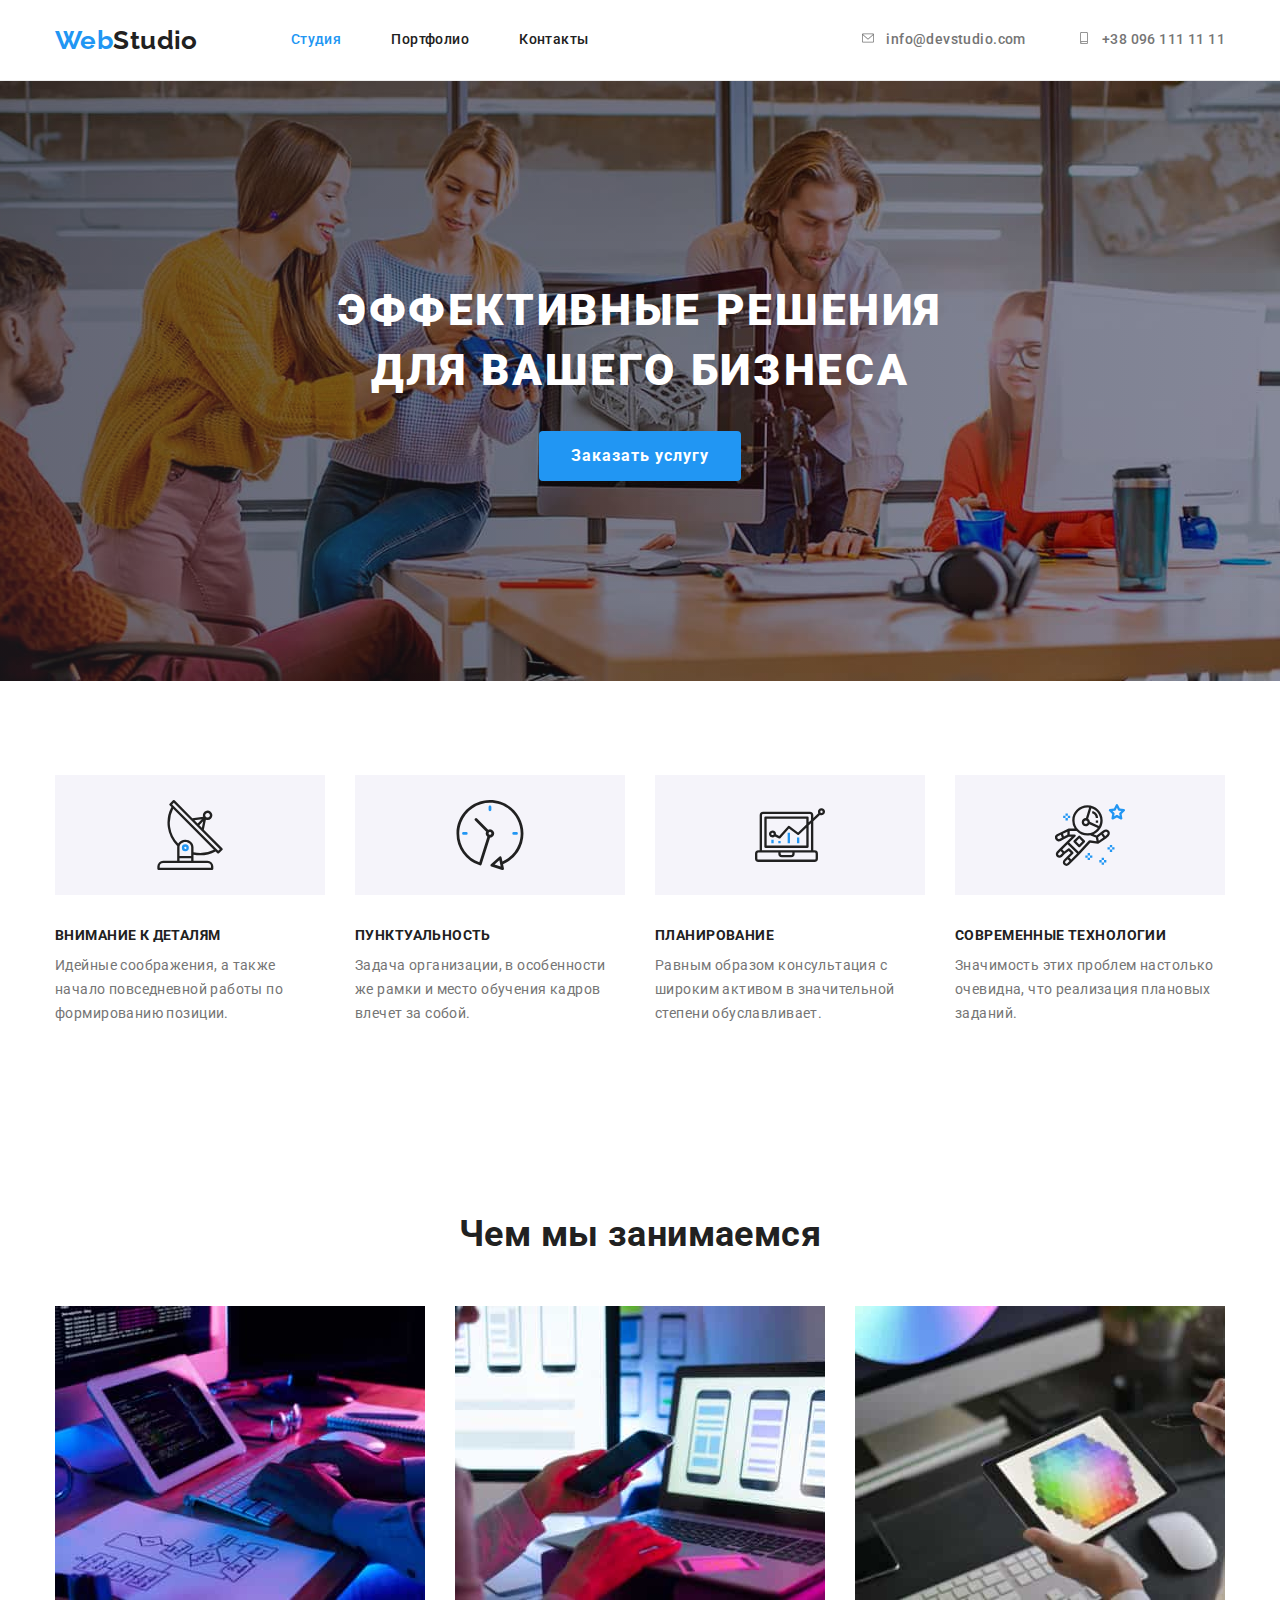
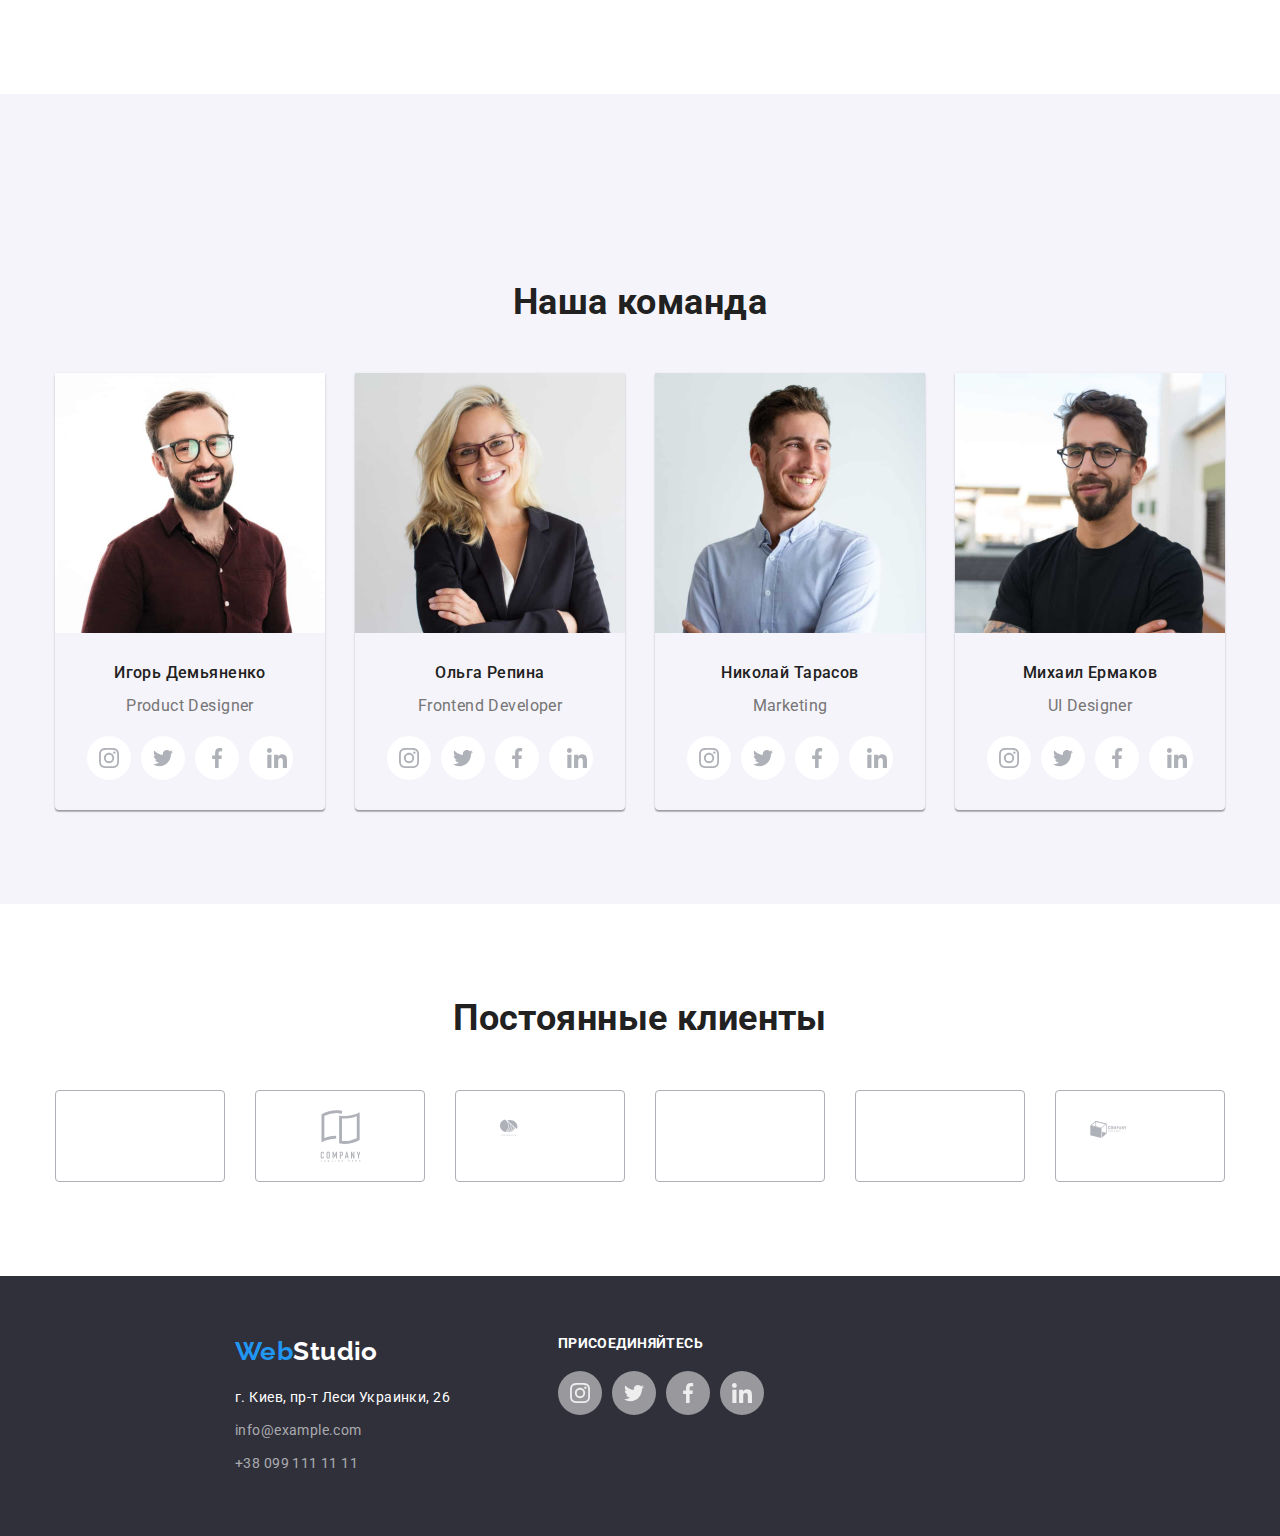
==== commit ebc0f227: "иконки" ====
--- a/index.html
+++ b/index.html
@@ -23,8 +23,8 @@
                 </ul>
             </nav>
                 <ul class="nav-item">
-                    <li class="nav-list"> <a class="nav-button " href="mailto:info@devstudio.com" > <svg class="icon-envelope" width="16px" height="12px"> <use href="./images/icon.svg#icon-envelope"> </use></svg>info@devstudio.com</a></li>
-                    <li class="nav-list"> <a class="nav-button" href="tel:+380961111111"> <svg  class="icon-envelope" width="16px" height="12px"> <use href="./images/icon.svg#icon-smartphone"> </use> </svg>+38 096 111 11 11</a></li>
+                    <li class="nav-list"> <a class="nav-button " href="mailto:info@devstudio.com" > <svg class="icon-envelope" width="16px" height="12px" aria-hidden="true"> <use href="./images/icon.svg#icon-envelope"> </use></svg>info@devstudio.com</a></li>
+                    <li class="nav-list"> <a class="nav-button" href="tel:+380961111111"> <svg  class="icon-envelope" width="16px" height="12px" aria-hidden="true"> <use href="./images/icon.svg#icon-smartphone"> </use> </svg>+38 096 111 11 11</a></li>
                 </ul>
         </div> 
          
@@ -37,35 +37,35 @@
            
            </div>
        
-    </section>
+        </section>
     
         <section class="section hide-item">
             <div class="conteiner ">
                 <h2 class="hide">Особенности</h2>
                 <ul class="feature">
                     <li class="feature-item" >
-                        <svg class="icon-antena" width="70px" height="70px">
+                        <svg class="icon-antena" width="270px" height="120px" aria-label="antena">
                             <use href="./images/icon.svg#icon-antenna"> </use>
                         </svg>
                         <h3 class="title" >Внимание к деталям</h3>
                         <p class="paragraph">Идейные соображения, а также начало повседневной работы по формированию позиции.</p>
                     </li>
                     <li class="feature-item">
-                        <svg class="icon-antena" width="70px" height="70px">
+                        <svg class="icon-antena" width="270px" height="120px" aria-label="clock">
                             <use href="./images/icon.svg#icon-clock"> </use>
                         </svg>
                         <h3 class="title">Пунктуальность</h3>
                         <p class="paragraph">Задача организации, в особенности же рамки и место обучения кадров влечет за собой.</p>
                     </li>
                     <li class="feature-item">
-                        <svg class="icon-antena" width="70px" height="70px">
+                        <svg class="icon-antena" width="270px" height="120px" aria-label="diagram">
                             <use href="./images/icon.svg#icon-diagram"> </use>
                         </svg>
                         <h3 class="title">Планирование</h3>
                         <p class="paragraph">Равным образом консультация с широким активом в значительной степени обуславливает.</p>
                     </li>
                     <li class="feature-item">
-                        <svg class="icon-antena" width="70px" height="70px">
+                        <svg class="icon-antena" width="270px" height="120px" aria-label="astronaut">
                             <use href="./images/icon.svg#icon-astronaut"> </use>
                         </svg>
                         <h3 class="title">Современные технологии</h3>
@@ -81,47 +81,139 @@
             <div class="conteiner">
                 <h2 class="title-work">Чем мы занимаемся</h2>
             <ul class="title-img">
-                <li class="work-studio"> <img src="./images/studio/box_1.jpg" alt="Создаем программный продукт" width="370">
+                <li class="work-studio"> 
+                    <img src="./images/studio/box_1.jpg" alt="Создаем программный продукт" width="370">
                  </li>
-                <li class="work-studio"> <img src="./images/studio/box_2.jpg" alt="Работа во всех типах устройств" width="370"></li>
-                <li class="work-studio"> <img src="./images/studio/box_3.jpg" alt="Работаем над цветокоррекцией" width="370"></li>
+                <li class="work-studio"> 
+                    <img src="./images/studio/box_2.jpg" alt="Работа во всех типах устройств" width="370">
+                </li>
+                <li class="work-studio"> 
+                    <img src="./images/studio/box_3.jpg" alt="Работаем над цветокоррекцией" width="370">
+                </li>
             </ul>
             </div>
         </section>
     
     
         <section class=" section team">
-            <div class="conteiner">
+            <div class="conteiner team">
                 <h2 class="title-work">Наша команда</h2>
-            <ul class="work-team">
-                <li class="work-people"> <img src="./images/studio/img_1.jpg" alt="Игорь Демьяненко" width="270"> <div class="img-people"> <h3 class="img-work">Игорь Демьяненко</h3> <p class="paragraph">Product Designer</p></div>
-                    <ul class="icon-centen">
-                        <li class="icon-socnetwork" > <svg width="20px" height="20px" > <use href="./images/icon.svg#icon-instagram"> </use></svg></li>
-                        <li class="icon-socnetwork"> <svg   width="20px" height="20px"> <use href="./images/icon.svg#icon-twitter"> </use></svg></li>
-                        <li class="icon-socnetwork"> <svg   width="20px" height="20px"> <use href="./images/icon.svg#icon-facebook"> </use></svg></li>
-                        <li class="icon-socnetwork"> <svg   width="20px" height="20px"> <use href="./images/icon.svg#icon-linkedin"> </use></svg></li>
-                    </ul></li>
-                <li class="work-people"> <img src="./images/studio/img_2.jpg" alt="Ольга Репина" width="270"> <div  class="img-people"> <h3 class="img-work">Ольга Репина</h3> <p class="paragraph">Frontend Developer</p></div>
-                    <ul class="icon-centen">
-                        <li class="icon-socnetwork"> <svg   width="20px" height="20px"> <use href="./images/icon.svg#icon-instagram"> </use></svg></li>
-                        <li class="icon-socnetwork"> <svg   width="20px" height="20px"> <use href="./images/icon.svg#icon-twitter"> </use></svg></li>
-                        <li class="icon-socnetwork"> <svg   width="20px" height="20px"> <use href="./images/icon.svg#icon-facebook"> </use></svg></li>
-                        <li class="icon-socnetwork"> <svg   width="20px" height="20px"> <use href="./images/icon.svg#icon-linkedin"> </use></svg></li>
-                    </ul></li>
-                <li class="work-people"> <img src="./images/studio/img_3.jpg" alt="Николай Тарасов" width="270"> <div class="img-people"> <h3 class="img-work">Николай Тарасов</h3> <p class="paragraph">Marketing</p></div>
-                    <ul class="icon-centen">
-                        <li class="icon-socnetwork"> <svg   width="20px" height="20px"> <use href="./images/icon.svg#icon-instagram"> </use></svg></li>
-                        <li class="icon-socnetwork"> <svg   width="20px" height="20px"> <use href="./images/icon.svg#icon-twitter"> </use></svg></li>
-                        <li class="icon-socnetwork"> <svg   width="20px" height="20px"> <use href="./images/icon.svg#icon-facebook"> </use></svg></li>
-                        <li class="icon-socnetwork"> <svg   width="20px" height="20px"> <use href="./images/icon.svg#icon-linkedin"> </use></svg></li>
-                    </ul></li>
-                <li class="work-people"> <img src="./images/studio/img_4.jpg" alt="Михаил Ермаков" width="270"> <div class="img-people"> <h3 class="img-work">Михаил Ермаков</h3> <p class="paragraph">UI Designer</p></div>
-                    <ul class="icon-centen">
-                        <li class="icon-socnetwork"> <svg   width="20px" height="20px"> <use href="./images/icon.svg#icon-instagram"> </use></svg></li>
-                        <li class="icon-socnetwork"> <svg   width="20px" height="20px"> <use href="./images/icon.svg#icon-twitter"> </use></svg></li>
-                        <li class="icon-socnetwork"> <svg   width="20px" height="20px"> <use href="./images/icon.svg#icon-facebook"> </use></svg></li>
-                        <li class="icon-socnetwork"> <svg   width="20px" height="20px"> <use href="./images/icon.svg#icon-linkedin"> </use></svg></li>
-                    </ul></li>
+                  <ul class="work-team">
+                   <li class="work-people"> 
+                    <img src="./images/studio/img_1.jpg" alt="Игорь Демьяненко" width="270"> 
+                    <div class="img-people">
+                        <h3 class="img-work">Игорь Демьяненко</h3>
+                         <p class="paragraph">Product Designer</p>
+                         <ul class="icon-centen">
+                            <li class="icon-socnetwork" > 
+                                <svg width="20px" height="20px" aria-label="instagram"> 
+                                    <use href="./images/icon.svg#icon-instagram"> </use>
+                                </svg>
+                            </li>
+                            <li class="icon-socnetwork"> 
+                                <svg   width="20px" height="20px"> 
+                                    <use href="./images/icon.svg#icon-twitter"> </use>
+                                </svg>
+                            </li>
+                            <li class="icon-socnetwork"> <svg   width="20px" height="20px"> 
+                                <use href="./images/icon.svg#icon-facebook"> </use>
+                            </svg>
+                        </li>
+                            <li class="icon-socnetwork"> <svg   width="20px" height="20px"> 
+                                <use href="./images/icon.svg#icon-linkedin"> </use>
+                            </svg>
+                        </li>
+                        </ul>
+                    </div>
+                   </li>
+                    
+                <li class="work-people"> <img src="./images/studio/img_2.jpg" alt="Ольга Репина" width="270"> 
+                    <div  class="img-people"> 
+                        <h3 class="img-work">Ольга Репина</h3> 
+                        <p class="paragraph">Frontend Developer</p>
+                        <ul class="icon-centen">
+                            <li class="icon-socnetwork"> 
+                                <svg   width="20px" height="20px"> 
+                                    <use href="./images/icon.svg#icon-instagram"> </use>
+                                </svg>
+                            </li>
+                            <li class="icon-socnetwork"> 
+                                <svg   width="20px" height="20px"> 
+                                    <use href="./images/icon.svg#icon-twitter"> </use>
+                                </svg>
+                            </li>
+                            <li class="icon-socnetwork"> 
+                                <svg   width="20px" height="20px"> 
+                                   <use href="./images/icon.svg#icon-facebook"> </use>
+                                </svg>
+                            </li>
+                            <li class="icon-socnetwork"> 
+                                <svg   width="20px" height="20px"> 
+                                    <use href="./images/icon.svg#icon-linkedin"> </use>
+                                </svg>
+                            </li>
+                        </ul>
+                    </div>
+                </li>
+                    
+                <li class="work-people"> <img src="./images/studio/img_3.jpg" alt="Николай Тарасов" width="270"> 
+                    <div class="img-people"> 
+                        <h3 class="img-work">Николай Тарасов</h3> 
+                        <p class="paragraph">Marketing</p>
+                        <ul class="icon-centen">
+                            <li class="icon-socnetwork"> 
+                                <svg   width="20px" height="20px"> 
+                                    <use href="./images/icon.svg#icon-instagram"> </use>
+                                </svg>
+                            </li>
+                            <li class="icon-socnetwork"> 
+                                <svg   width="20px" height="20px">
+                                     <use href="./images/icon.svg#icon-twitter"> </use>
+                                    </svg>
+                                </li>
+                            <li class="icon-socnetwork"> 
+                                <svg   width="20px" height="20px"> 
+                                    <use href="./images/icon.svg#icon-facebook"> </use>
+                                </svg>
+                            </li>
+                            <li class="icon-socnetwork"> 
+                                <svg   width="20px" height="20px"> 
+                                    <use href="./images/icon.svg#icon-linkedin"> </use>
+                                </svg>
+                            </li>
+                        </ul>
+                    </div>
+                </li>
+                    
+                <li class="work-people"> <img src="./images/studio/img_4.jpg" alt="Михаил Ермаков" width="270"> 
+                    <div class="img-people"> 
+                        <h3 class="img-work">Михаил Ермаков</h3> 
+                        <p class="paragraph">UI Designer</p>
+                        <ul class="icon-centen">
+                            <li class="icon-socnetwork"> 
+                                <svg   width="20px" height="20px"> 
+                                    <use href="./images/icon.svg#icon-instagram"> </use>
+                                </svg>
+                            </li>
+                            <li class="icon-socnetwork"> 
+                                <svg   width="20px" height="20px"> 
+                                    <use href="./images/icon.svg#icon-twitter"> </use>
+                                </svg>
+                            </li>
+                            <li class="icon-socnetwork"> 
+                                <svg   width="20px" height="20px"> 
+                                    <use href="./images/icon.svg#icon-facebook"> </use>
+                                </svg>
+                            </li>
+                            <li class="icon-socnetwork"> 
+                                <svg   width="20px" height="20px"> 
+                                    <use href="./images/icon.svg#icon-linkedin"> </use>
+                                </svg>
+                            </li>
+                        </ul>
+                    </div>
+                </li>
+                   
             </ul>
             </div>
         </section>
@@ -129,12 +221,12 @@
             <div class="conteiner">
                 <h2 class="title-work"> Постоянные клиенты</h2>
             <ul class="icon-company">
-                <li class="icon-yaco"> <a href="#" > <svg class="icon-yaco-center"> <use href="./images/icon.svg#icon-group" width="41px" height="46px"> </use></svg> </a> </li>
-                <li class="icon-yaco"> <a href="#" > <svg class="icon-yaco-center"> <use href="./images/icon.svg#icon-group-1" width="40px" height="52px"> </use></svg></a></li>
-                <li class="icon-yaco"> <a href="#" > <svg class="icon-yaco-center"> <use href="./images/icon.svg#icon-group-2"  width="43px" height="42px"> </use> </svg></a></li>
+                <li class="icon-yaco"> <a href="#" > <svg class="icon-yaco-center"> <use href="./images/icon.svg#icon-logo" width="106x" height="60px"> </use></svg> </a> </li>
+                <li class="icon-yaco"> <a href="#" > <svg class="icon-yaco-center" width="106px" height="60px"> <use href="./images/icon.svg#icon-logo-1" width="106px" height="60px"> </use></svg></a></li>
+                <li class="icon-yaco"> <a href="#" > <svg class="icon-yaco-center" width="106px" height="60px"> <use href="./images/icon.svg#icon-logo-2"  width="43px" height="42px"> </use> </svg></a></li>
                 <li class="icon-yaco"> <a href="#" > <svg class="icon-yaco-center"> <use href="./images/icon.svg#icon-group-3" width="40px" height="40px"> </use> </svg></a></li>
                 <li class="icon-yaco"> <a href="#" > <svg class="icon-yaco-center"> <use href="./images/icon.svg#icon-group-4" width="41px" height="46px" > </use></svg></a></li>
-                <li class="icon-yaco"> <a href="#" > <svg class="icon-yaco-center"> <use href="./images/icon.svg#icon-group-5" width="41px" height="46px"> </use> </svg></a></li>
+                <li class="icon-yaco"> <a href="#" > <svg class="icon-yaco-center" width="106px" height="60px"> <use href="./images/icon.svg#icon-logo-5" width="41px" height="46px"> </use> </svg></a></li>
             </ul>
             </div>
         </section>
--- a/css/style.css
+++ b/css/style.css
@@ -226,8 +226,7 @@
         margin-right: 0px;
     }
     .icon-antena {
-        width: 270px;
-        height: 120px;
+       
         padding: 25px 100px;
         margin-bottom: 30px;
         
@@ -247,18 +246,15 @@
     .feature p{
         font-size: 14px;
     }
-    .section.team{
-      padding-top: 94px;  
-       
-    }
+    
 
     .title-work {
         font-size: 36px;
         font-weight: 700;
         line-height: 1.16;
-        /* width: 376px;  */
         margin: auto;
         text-align: center;
+        padding-top: 94px;
 
     }
     
@@ -288,6 +284,11 @@
     }
     .work-team :last-child{
         padding-right: 0px;
+    }
+    
+    .section.team{
+        background-color:#F5F4FA;
+        padding-top: 94px; 
     }
     .img-work {
         font-size: 16px;
@@ -352,7 +353,7 @@
     }
     .img-people{
         padding-top: 30px;
-        padding-bottom: 30px;
+        
         
     }
     .footer {
@@ -494,7 +495,7 @@
     }
     
     .icon-yaco-center{
-        padding: 7px 33px;
+        /* padding: 7px 33px; */
         margin: 16px 32px;
     }
     .icon-company{
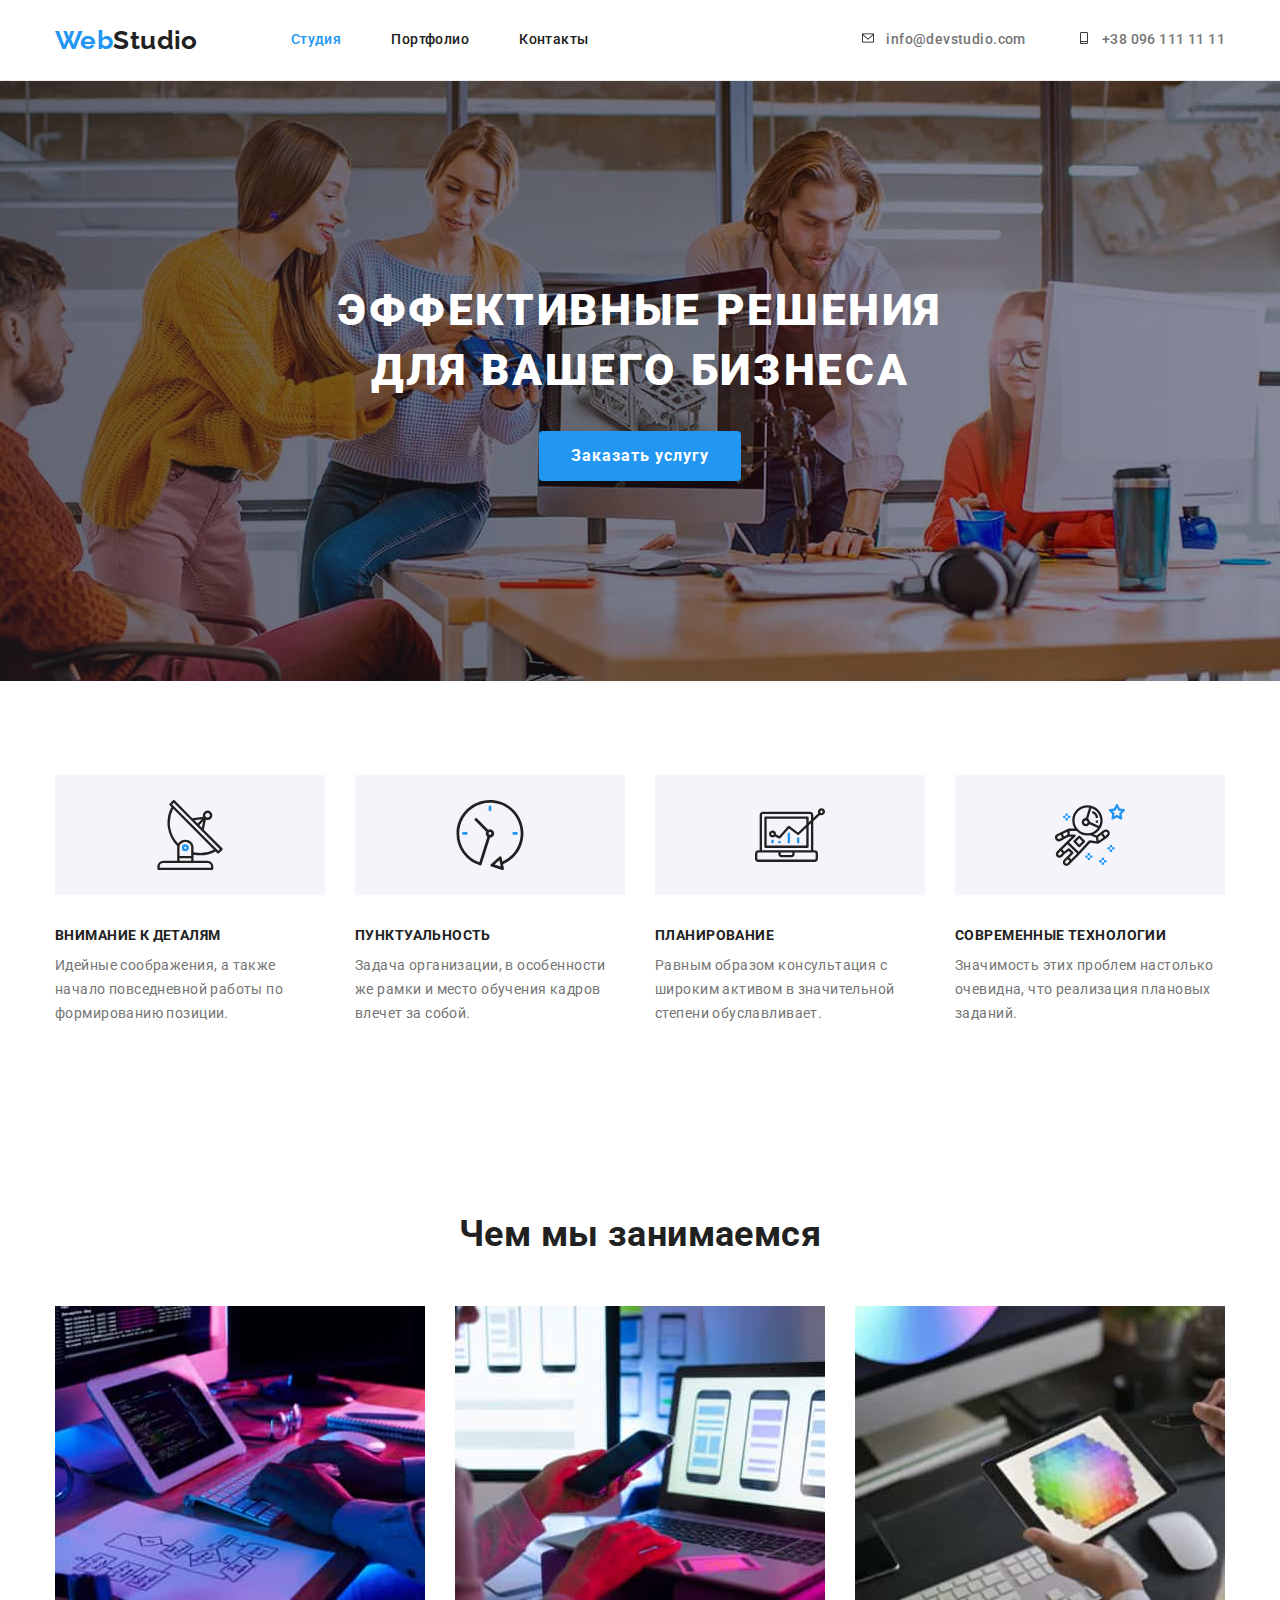
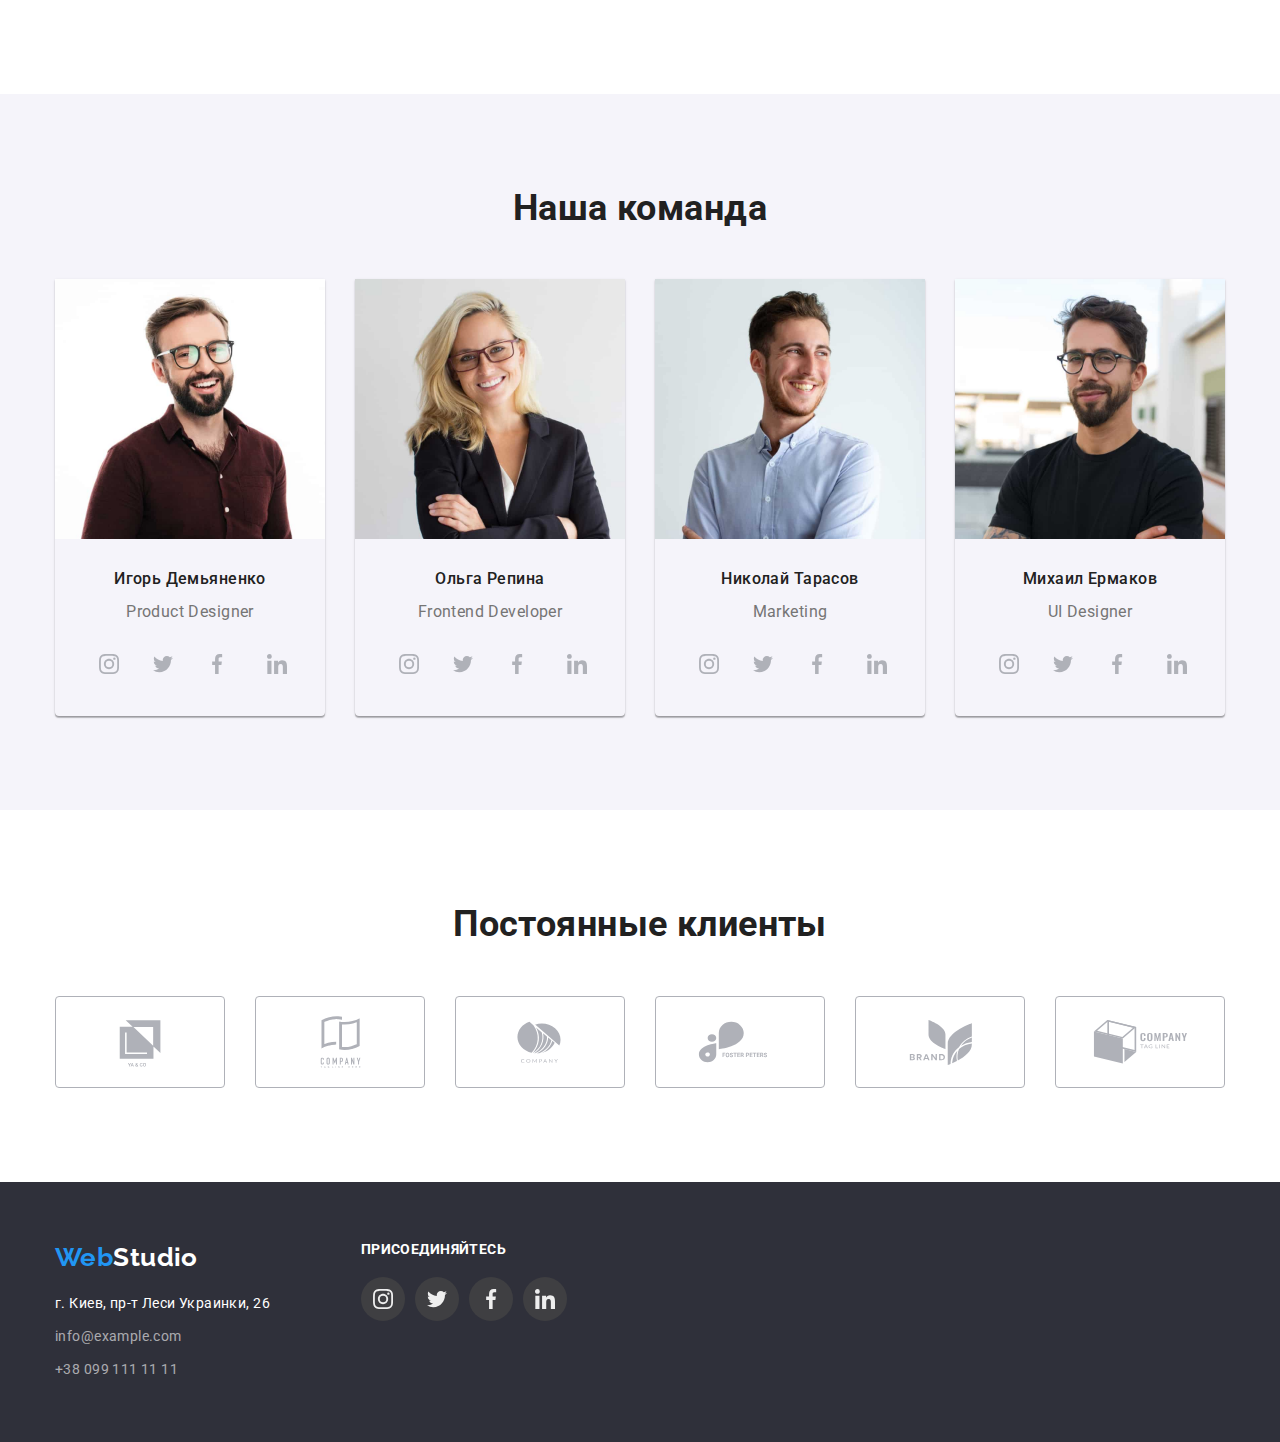
==== commit ba617fe6: "исправления3" ====
--- a/index.html
+++ b/index.html
@@ -221,12 +221,12 @@
             <div class="conteiner">
                 <h2 class="title-work"> Постоянные клиенты</h2>
             <ul class="icon-company">
-                <li class="icon-yaco"> <a href="#" > <svg class="icon-yaco-center"> <use href="./images/icon.svg#icon-logo" width="106x" height="60px"> </use></svg> </a> </li>
+                <li class="icon-yaco"> <a href="#" > <svg class="icon-yaco-center" width="106px" height="60px"> <use href="./images/icon.svg#icon-logo" width="106px" height="60px"> </use></svg></a></li>
                 <li class="icon-yaco"> <a href="#" > <svg class="icon-yaco-center" width="106px" height="60px"> <use href="./images/icon.svg#icon-logo-1" width="106px" height="60px"> </use></svg></a></li>
-                <li class="icon-yaco"> <a href="#" > <svg class="icon-yaco-center" width="106px" height="60px"> <use href="./images/icon.svg#icon-logo-2"  width="43px" height="42px"> </use> </svg></a></li>
-                <li class="icon-yaco"> <a href="#" > <svg class="icon-yaco-center"> <use href="./images/icon.svg#icon-group-3" width="40px" height="40px"> </use> </svg></a></li>
-                <li class="icon-yaco"> <a href="#" > <svg class="icon-yaco-center"> <use href="./images/icon.svg#icon-group-4" width="41px" height="46px" > </use></svg></a></li>
-                <li class="icon-yaco"> <a href="#" > <svg class="icon-yaco-center" width="106px" height="60px"> <use href="./images/icon.svg#icon-logo-5" width="41px" height="46px"> </use> </svg></a></li>
+                <li class="icon-yaco"> <a href="#" > <svg class="icon-yaco-center" width="106px" height="60px"> <use href="./images/icon.svg#icon-logo-2" width="106px" height="60px"> </use></svg></a></li>
+                <li class="icon-yaco"> <a href="#" > <svg class="icon-yaco-center" width="106px" height="60px"> <use href="./images/icon.svg#icon-logo-3" width="106px" height="60px"> </use></svg></a></li>
+                <li class="icon-yaco"> <a href="#" > <svg class="icon-yaco-center" width="106px" height="60px"> <use href="./images/icon.svg#icon-logo-4" width="106px" height="60px"> </use></svg></a></li>
+                <li class="icon-yaco"> <a href="#" > <svg class="icon-yaco-center" width="106px" height="60px"> <use href="./images/icon.svg#icon-logo-5" width="106px" height="60px"> </use></svg></a></li>
             </ul>
             </div>
         </section>
@@ -235,24 +235,25 @@
     
         <footer class="  footer ">
             <div class=" conteiner icon ">
-                <a href="#" class="logo"><span class="web">Web</span>Studio</a>
-            <address class="fooret-address">
-                <ul>
-                    <li class="footer-item"> <a class="footer-button" href="https://goo.gl/maps/piqngm7oDQpEDh6u6" target="_blank" rel="noopener nofollow noreferrer">г. Киев, пр-т Леси Украинки, 26</a></li>
-                    <li class="footer-item"> <a class="footer-button connect" href="mailto:info@devstudio.com">info@example.com</a></li>
-                    <li class="footer-item"> <a class="footer-button connect" href="tel:+380991111111">+38 099 111 11 11</a> </li>
-                </ul>
-            </address>
-            </div>
-            <div class="join">
-                <h2> присоединяйтесь</h2>
-                <ul class="icon-centen">
-                    <li class="icon-socnetwork"> <svg   width="20px" height="20px"> <use href="./images/icon.svg#icon-instagram"> </use></svg></li>
-                    <li class="icon-socnetwork"> <svg   width="20px" height="20px"> <use href="./images/icon.svg#icon-twitter"> </use></svg></li>
-                    <li class="icon-socnetwork"> <svg   width="20px" height="20px"> <use href="./images/icon.svg#icon-facebook"> </use></svg></li>
-                    <li class="icon-socnetwork"> <svg   width="20px" height="20px"> <use href="./images/icon.svg#icon-linkedin"> </use></svg></li>
-                </ul>
-            
+                <div class="footer-center">
+                    <a href="#" class="logo"><span class="web">Web</span>Studio</a>
+                    <address class="fooret-address">
+                      <ul>
+                         <li class="footer-item"> <a class="footer-button" href="https://goo.gl/maps/piqngm7oDQpEDh6u6" target="_blank" rel="noopener nofollow noreferrer">г. Киев, пр-т Леси Украинки, 26</a></li>
+                         <li class="footer-item"> <a class="footer-button connect" href="mailto:info@devstudio.com">info@example.com</a></li>
+                         <li class="footer-item"> <a class="footer-button connect" href="tel:+380991111111">+38 099 111 11 11</a> </li>
+                       </ul>
+                   </address>
+                </div>
+                <div class="join">
+                  <h2> присоединяйтесь</h2>
+                  <ul class="icon-centen">
+                     <li class="icon-socnetwork"> <svg   width="20px" height="20px"> <use href="./images/icon.svg#icon-instagram"> </use></svg></li>
+                     <li class="icon-socnetwork"> <svg   width="20px" height="20px"> <use href="./images/icon.svg#icon-twitter"> </use></svg></li>
+                     <li class="icon-socnetwork"> <svg   width="20px" height="20px"> <use href="./images/icon.svg#icon-facebook"> </use></svg></li>
+                     <li class="icon-socnetwork"> <svg   width="20px" height="20px"> <use href="./images/icon.svg#icon-linkedin"> </use></svg></li>
+                  </ul>
+                </div>
             </div>
                
         </footer>
--- a/css/style.css
+++ b/css/style.css
@@ -288,7 +288,7 @@
     
     .section.team{
         background-color:#F5F4FA;
-        padding-top: 94px; 
+        
     }
     .img-work {
         font-size: 16px;
@@ -303,12 +303,9 @@
         margin-left: 32px;
         margin-right: 32px;
     }
+    
     .icon-socnetwork{
-        
-        color: tomato;
-    }
-    .icon-socnetwork{
-        background-color: #FFFFFF;
+        /* background-color: #FFFFFF; */
         padding:12px 12px;
         border: 0px;
         fill: #afb1b8;
@@ -358,6 +355,8 @@
     }
     .footer {
         background-color: #2F303A;
+        padding-top: 60px;
+        padding-bottom: 60px;
         
     }
     .footer-button{
@@ -437,7 +436,9 @@
     }
     .portfolio-work:hover
     {
-        border: 1px solid #EEEEEE;
+        
+        box-shadow: 0px 1px 1px rgba(0, 0, 0, 0.12), 0px 4px 4px rgba(0, 0, 0, 0.06), 1px 4px 6px rgba(0, 0, 0, 0.16);
+
     }
 
     .portfolio :nth-child(3n+3){
@@ -503,13 +504,9 @@
         margin-top: 50px;
         fill: tomato;
     }
-    .footer{
-        display: flex;
-        padding-top: 60px;
-        padding-bottom: 60px;
-    }
+   
     .join{
-        margin-left: 72px;
+        margin-left: 70px;
     }
     .join h2{
         font-size: 14px;
@@ -525,7 +522,9 @@
     }
     .join .icon-socnetwork{
         
-         background-color: rgba(255, 255, 255, 0.504);
+         /* background-color: rgba(255, 255, 255, 0.504);  */
+         background-color: #3f3f42;
+        
          fill: #EEEEEE;
     }
     .join .icon-socnetwork:hover{
@@ -550,13 +549,10 @@
         
     } */
     .conteiner.icon{
-        margin-right: 0px;
-        margin-left: 220px;
-    }
-    
-    .icon-footer{
-        
-    }
+        display: flex;
+        
+    }
+    
     
     
   
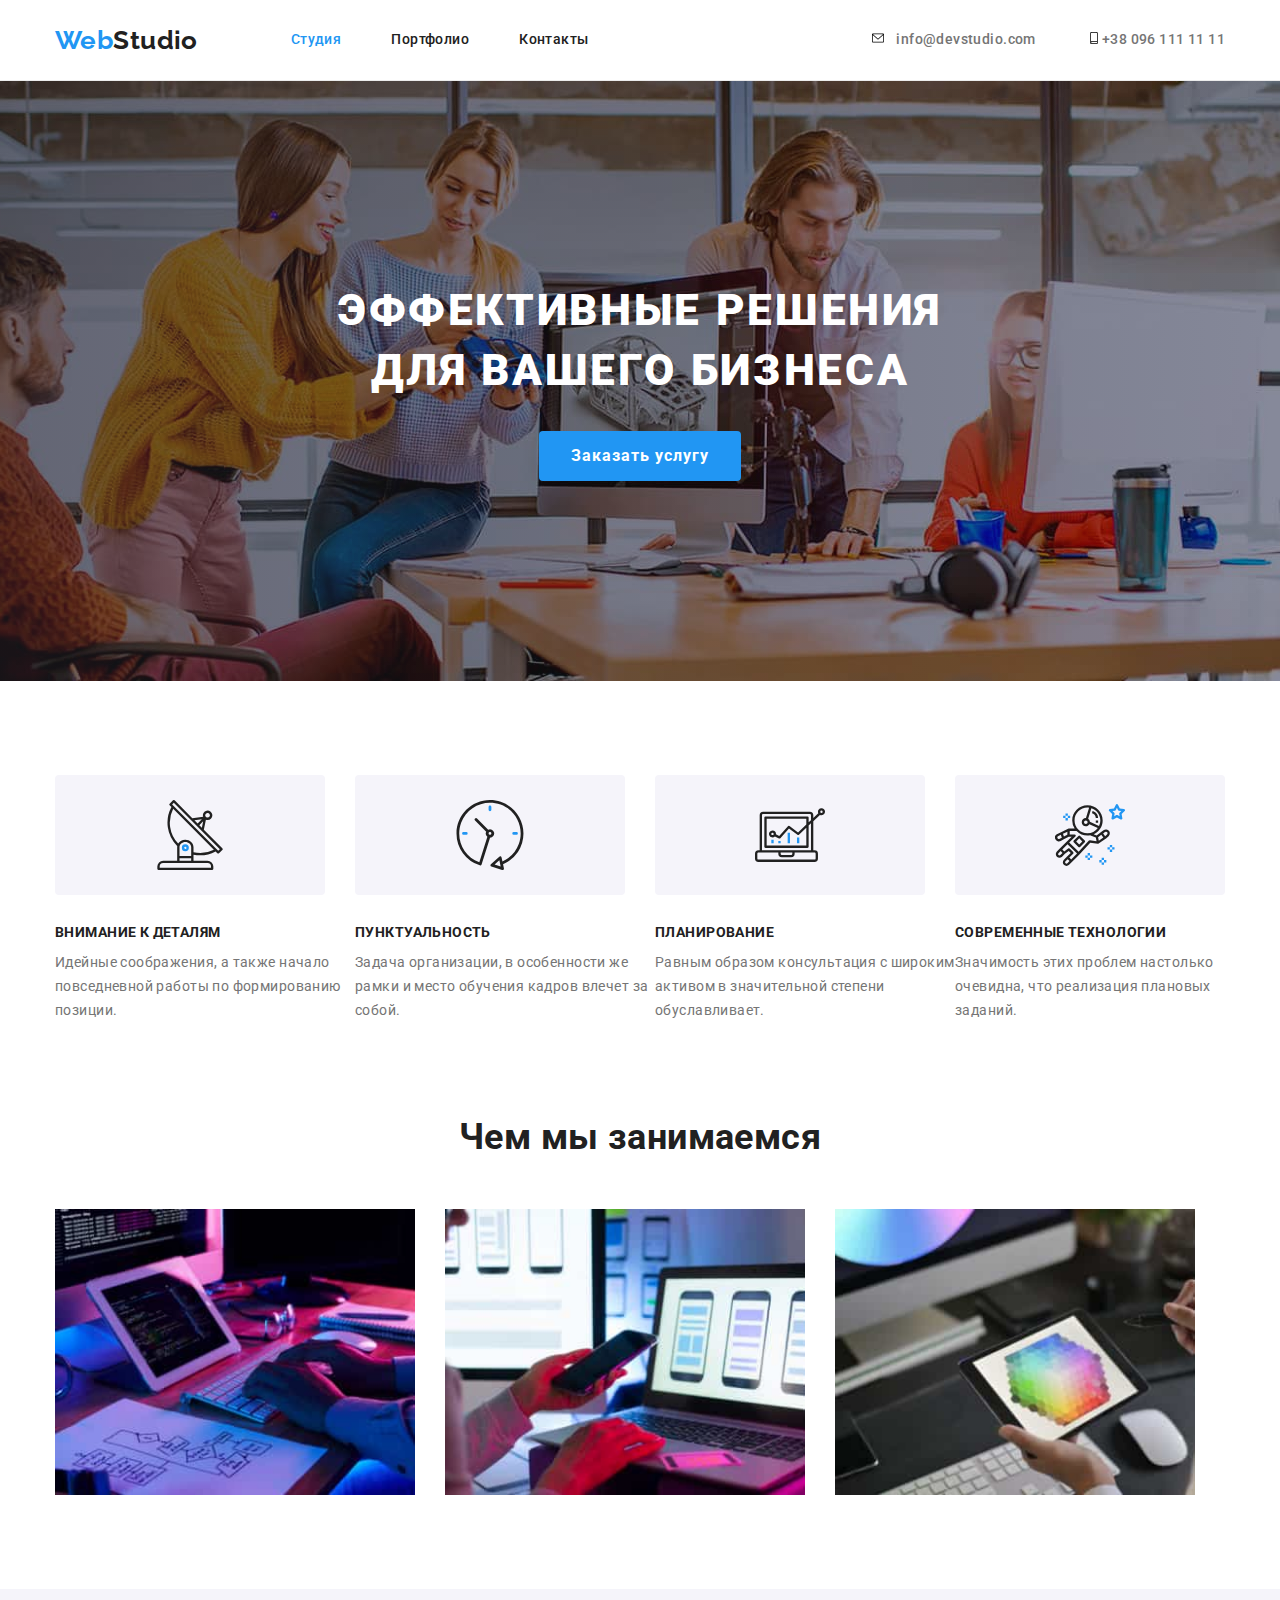
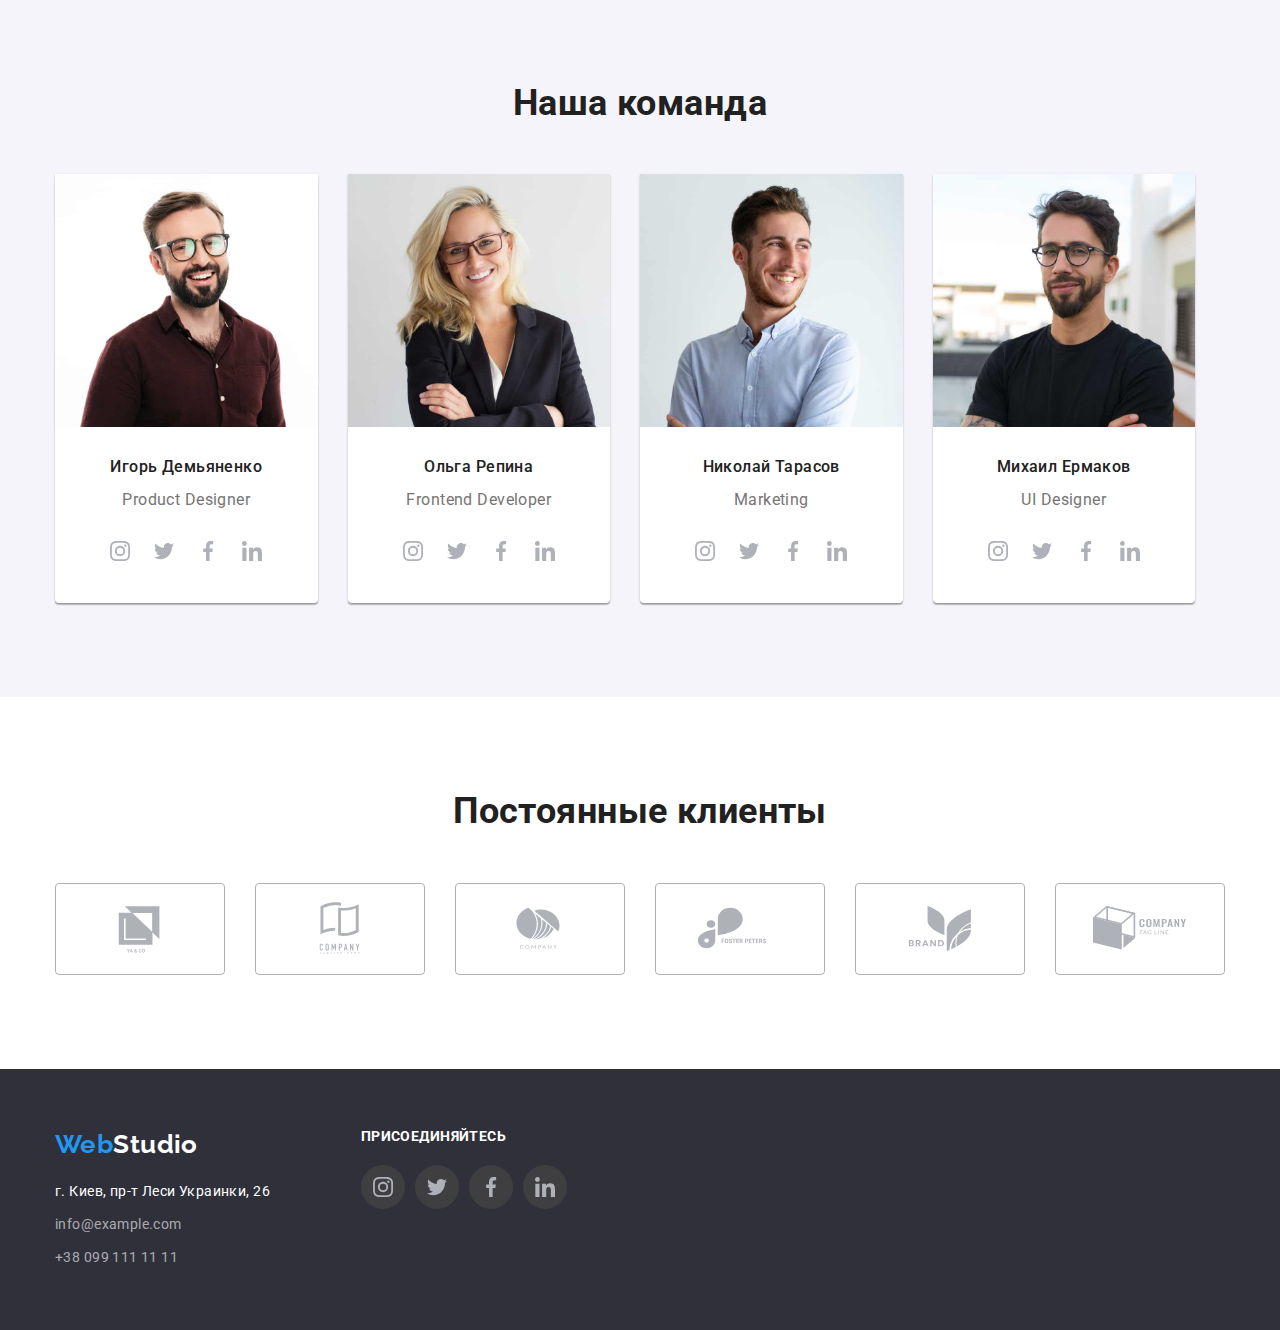
==== commit e3b1716b: "исправеления4" ====
--- a/index.html
+++ b/index.html
@@ -24,7 +24,13 @@
             </nav>
                 <ul class="nav-item">
                     <li class="nav-list"> <a class="nav-button " href="mailto:info@devstudio.com" > <svg class="icon-envelope" width="16px" height="12px" aria-hidden="true"> <use href="./images/icon.svg#icon-envelope"> </use></svg>info@devstudio.com</a></li>
-                    <li class="nav-list"> <a class="nav-button" href="tel:+380961111111"> <svg  class="icon-envelope" width="16px" height="12px" aria-hidden="true"> <use href="./images/icon.svg#icon-smartphone"> </use> </svg>+38 096 111 11 11</a></li>
+                    <li class="nav-list"> 
+                        <a class="nav-button" href="tel:+380961111111"> 
+                           <svg   width="16px" height="12px" aria-hidden="true"> 
+                             <use href="./images/icon.svg#icon-smartphone"> </use> 
+                            </svg>+38 096 111 11 11
+                        </a>
+                    </li>
                 </ul>
         </div> 
          
@@ -43,31 +49,39 @@
             <div class="conteiner ">
                 <h2 class="hide">Особенности</h2>
                 <ul class="feature">
-                    <li class="feature-item" >
-                        <svg class="icon-antena" width="270px" height="120px" aria-label="antena">
-                            <use href="./images/icon.svg#icon-antenna"> </use>
-                        </svg>
+                    <li  >
+                        <div class="feature-item">
+                            <svg  width="70px" height="70px" aria-label="antena">
+                                <use href="./images/icon.svg#icon-antenna"> </use>
+                            </svg>
+                        </div>
                         <h3 class="title" >Внимание к деталям</h3>
                         <p class="paragraph">Идейные соображения, а также начало повседневной работы по формированию позиции.</p>
                     </li>
-                    <li class="feature-item">
-                        <svg class="icon-antena" width="270px" height="120px" aria-label="clock">
-                            <use href="./images/icon.svg#icon-clock"> </use>
-                        </svg>
+                    <li >
+                        <div class="feature-item">
+                            <svg  width="70px" height="70px" aria-label="clock">
+                                <use href="./images/icon.svg#icon-clock"> </use>
+                            </svg>
+                        </div>
                         <h3 class="title">Пунктуальность</h3>
                         <p class="paragraph">Задача организации, в особенности же рамки и место обучения кадров влечет за собой.</p>
                     </li>
-                    <li class="feature-item">
-                        <svg class="icon-antena" width="270px" height="120px" aria-label="diagram">
-                            <use href="./images/icon.svg#icon-diagram"> </use>
-                        </svg>
+                    <li >
+                        <div class="feature-item">
+                            <svg  width="70px" height="70px" aria-label="diagram">
+                                <use href="./images/icon.svg#icon-diagram"> </use>
+                            </svg>
+                        </div>
                         <h3 class="title">Планирование</h3>
                         <p class="paragraph">Равным образом консультация с широким активом в значительной степени обуславливает.</p>
                     </li>
-                    <li class="feature-item">
-                        <svg class="icon-antena" width="270px" height="120px" aria-label="astronaut">
-                            <use href="./images/icon.svg#icon-astronaut"> </use>
-                        </svg>
+                    <li >
+                        <div class="feature-item">
+                            <svg  width="70px" height="70px" aria-label="astronaut">
+                                <use href="./images/icon.svg#icon-astronaut"> </use>
+                            </svg>
+                        </div>
                         <h3 class="title">Современные технологии</h3>
                         <p class="paragraph">Значимость этих проблем настолько очевидна, что реализация плановых заданий.</p>
                     </li>
@@ -79,7 +93,7 @@
     
         <section class="section">
             <div class="conteiner">
-                <h2 class="title-work">Чем мы занимаемся</h2>
+                <h2 class="title-studio">Чем мы занимаемся</h2>
             <ul class="title-img">
                 <li class="work-studio"> 
                     <img src="./images/studio/box_1.jpg" alt="Создаем программный продукт" width="370">
@@ -105,52 +119,71 @@
                         <h3 class="img-work">Игорь Демьяненко</h3>
                          <p class="paragraph">Product Designer</p>
                          <ul class="icon-centen">
-                            <li class="icon-socnetwork" > 
-                                <svg width="20px" height="20px" aria-label="instagram"> 
-                                    <use href="./images/icon.svg#icon-instagram"> </use>
-                                </svg>
-                            </li>
-                            <li class="icon-socnetwork"> 
-                                <svg   width="20px" height="20px"> 
-                                    <use href="./images/icon.svg#icon-twitter"> </use>
-                                </svg>
-                            </li>
-                            <li class="icon-socnetwork"> <svg   width="20px" height="20px"> 
-                                <use href="./images/icon.svg#icon-facebook"> </use>
-                            </svg>
-                        </li>
-                            <li class="icon-socnetwork"> <svg   width="20px" height="20px"> 
-                                <use href="./images/icon.svg#icon-linkedin"> </use>
-                            </svg>
-                        </li>
+                            <li  > 
+                                <a class="work-card" href="#" >
+                                    <svg  width="20px" height="20px" aria-label="instagram"> 
+                                        <use href="./images/icon.svg#icon-instagram"> </use>
+                                    </svg>
+                                </a>
+                            </li>
+                            <li class="icon-socnetwork"> 
+                                <a class="work-card" href="">
+                                    <svg width="20px" height="20px" aria-label="twitter"> 
+                                        <use href="./images/icon.svg#icon-twitter"> </use>
+                                    </svg>
+                                </a>
+                            </li>
+                            <li class="icon-socnetwork">
+                                 <a class="work-card" href="#" aria-label="facebbok">
+                                    <svg   width="20px" height="20px"> 
+                                        <use href="./images/icon.svg#icon-facebook"> </use>
+                                     </svg>
+                                 </a>
+                            </li>
+                            <li class="icon-socnetwork"> 
+                                <a class="work-card" href="#">
+                                    <svg   width="20px" height="20px" aria-label="linkedin"> 
+                                        <use href="./images/icon.svg#icon-linkedin"> </use>
+                                     </svg>
+                                </a>
+                            </li>
                         </ul>
                     </div>
                    </li>
                     
-                <li class="work-people"> <img src="./images/studio/img_2.jpg" alt="Ольга Репина" width="270"> 
+                <li class="work-people"> 
+                    <img src="./images/studio/img_2.jpg" alt="Ольга Репина" width="270"> 
                     <div  class="img-people"> 
                         <h3 class="img-work">Ольга Репина</h3> 
                         <p class="paragraph">Frontend Developer</p>
                         <ul class="icon-centen">
                             <li class="icon-socnetwork"> 
-                                <svg   width="20px" height="20px"> 
-                                    <use href="./images/icon.svg#icon-instagram"> </use>
-                                </svg>
-                            </li>
-                            <li class="icon-socnetwork"> 
-                                <svg   width="20px" height="20px"> 
-                                    <use href="./images/icon.svg#icon-twitter"> </use>
-                                </svg>
-                            </li>
-                            <li class="icon-socnetwork"> 
-                                <svg   width="20px" height="20px"> 
-                                   <use href="./images/icon.svg#icon-facebook"> </use>
-                                </svg>
-                            </li>
-                            <li class="icon-socnetwork"> 
-                                <svg   width="20px" height="20px"> 
-                                    <use href="./images/icon.svg#icon-linkedin"> </use>
-                                </svg>
+                                <a class="work-card" href="#">
+                                    <svg   width="20px" height="20px" aria-label="instagram"> 
+                                        <use href="./images/icon.svg#icon-instagram"> </use>
+                                    </svg>
+                                </a>
+                            </li>
+                            <li class="icon-socnetwork"> 
+                                <a class="work-card" href="#">
+                                    <svg   width="20px" height="20px" aria-label="twitter"> 
+                                        <use href="./images/icon.svg#icon-twitter"> </use>
+                                    </svg>
+                                </a>
+                            </li>
+                            <li class="icon-socnetwork"> 
+                               <a class="work-card" href="">
+                                   <svg   width="20px" height="20px" aria-label="facebbok"> 
+                                    <use href="./images/icon.svg#icon-facebook"> </use>
+                                   </svg>
+                               </a>
+                            </li>
+                            <li class="icon-socnetwork"> 
+                                <a class="work-card" href="#">
+                                    <svg   width="20px" height="20px" aria-label="linkedin"> 
+                                        <use href="./images/icon.svg#icon-linkedin"> </use>
+                                    </svg>
+                                </a>
                             </li>
                         </ul>
                     </div>
@@ -162,53 +195,70 @@
                         <p class="paragraph">Marketing</p>
                         <ul class="icon-centen">
                             <li class="icon-socnetwork"> 
-                                <svg   width="20px" height="20px"> 
-                                    <use href="./images/icon.svg#icon-instagram"> </use>
-                                </svg>
-                            </li>
-                            <li class="icon-socnetwork"> 
-                                <svg   width="20px" height="20px">
+                                <a class="work-card" href="#">
+                                    <svg   width="20px" height="20px" aria-label="instagram"> 
+                                        <use href="./images/icon.svg#icon-instagram"> </use>
+                                    </svg>
+                                </a>
+                            </li>
+                            <li class="icon-socnetwork"> 
+                               <a class="work-card" href="#">
+                                   <svg   width="20px" height="20px" aria-label="twitter">
                                      <use href="./images/icon.svg#icon-twitter"> </use>
-                                    </svg>
+                                   </svg>
+                               </a>
                                 </li>
                             <li class="icon-socnetwork"> 
-                                <svg   width="20px" height="20px"> 
-                                    <use href="./images/icon.svg#icon-facebook"> </use>
-                                </svg>
-                            </li>
-                            <li class="icon-socnetwork"> 
-                                <svg   width="20px" height="20px"> 
-                                    <use href="./images/icon.svg#icon-linkedin"> </use>
-                                </svg>
+                                <a class="work-card" href="#">
+                                    <svg   width="20px" height="20px" aria-label="facebbok"> 
+                                        <use href="./images/icon.svg#icon-facebook"> </use>
+                                    </svg>
+                                </a>
+                            </li>
+                            <li class="icon-socnetwork"> 
+                                <a class="work-card" href="#">
+                                    <svg   width="20px" height="20px" aria-label="linkedin"> 
+                                        <use href="./images/icon.svg#icon-linkedin"> </use>
+                                    </svg>
+                                </a>
                             </li>
                         </ul>
                     </div>
                 </li>
                     
-                <li class="work-people"> <img src="./images/studio/img_4.jpg" alt="Михаил Ермаков" width="270"> 
+                <li class="work-people"> 
+                    <img src="./images/studio/img_4.jpg" alt="Михаил Ермаков" width="270"> 
                     <div class="img-people"> 
                         <h3 class="img-work">Михаил Ермаков</h3> 
                         <p class="paragraph">UI Designer</p>
                         <ul class="icon-centen">
                             <li class="icon-socnetwork"> 
-                                <svg   width="20px" height="20px"> 
-                                    <use href="./images/icon.svg#icon-instagram"> </use>
-                                </svg>
-                            </li>
-                            <li class="icon-socnetwork"> 
-                                <svg   width="20px" height="20px"> 
-                                    <use href="./images/icon.svg#icon-twitter"> </use>
-                                </svg>
-                            </li>
-                            <li class="icon-socnetwork"> 
-                                <svg   width="20px" height="20px"> 
-                                    <use href="./images/icon.svg#icon-facebook"> </use>
-                                </svg>
-                            </li>
-                            <li class="icon-socnetwork"> 
-                                <svg   width="20px" height="20px"> 
-                                    <use href="./images/icon.svg#icon-linkedin"> </use>
-                                </svg>
+                                <a class="work-card" href="">
+                                    <svg   width="20px" height="20px" aria-label="instagram"> 
+                                        <use href="./images/icon.svg#icon-instagram"> </use>
+                                    </svg>
+                                </a>
+                            </li>
+                            <li class="icon-socnetwork"> 
+                                <a class="work-card" href="#">
+                                    <svg   width="20px" height="20px" aria-label="twitter"> 
+                                        <use href="./images/icon.svg#icon-twitter"> </use>
+                                    </svg>
+                                </a>
+                            </li>
+                            <li class="icon-socnetwork"> 
+                                <a class="work-card" href="#">
+                                    <svg   width="20px" height="20px" aria-label="facebbok"> 
+                                        <use href="./images/icon.svg#icon-facebook"> </use>
+                                    </svg>
+                                </a>
+                            </li>
+                            <li class="icon-socnetwork"> 
+                                <a class="work-card" href="#">
+                                    <svg   width="20px" height="20px" aria-label="linkedin"> 
+                                        <use href="./images/icon.svg#icon-linkedin"> </use>
+                                    </svg>
+                                </a>
                             </li>
                         </ul>
                     </div>
@@ -221,12 +271,48 @@
             <div class="conteiner">
                 <h2 class="title-work"> Постоянные клиенты</h2>
             <ul class="icon-company">
-                <li class="icon-yaco"> <a href="#" > <svg class="icon-yaco-center" width="106px" height="60px"> <use href="./images/icon.svg#icon-logo" width="106px" height="60px"> </use></svg></a></li>
-                <li class="icon-yaco"> <a href="#" > <svg class="icon-yaco-center" width="106px" height="60px"> <use href="./images/icon.svg#icon-logo-1" width="106px" height="60px"> </use></svg></a></li>
-                <li class="icon-yaco"> <a href="#" > <svg class="icon-yaco-center" width="106px" height="60px"> <use href="./images/icon.svg#icon-logo-2" width="106px" height="60px"> </use></svg></a></li>
-                <li class="icon-yaco"> <a href="#" > <svg class="icon-yaco-center" width="106px" height="60px"> <use href="./images/icon.svg#icon-logo-3" width="106px" height="60px"> </use></svg></a></li>
-                <li class="icon-yaco"> <a href="#" > <svg class="icon-yaco-center" width="106px" height="60px"> <use href="./images/icon.svg#icon-logo-4" width="106px" height="60px"> </use></svg></a></li>
-                <li class="icon-yaco"> <a href="#" > <svg class="icon-yaco-center" width="106px" height="60px"> <use href="./images/icon.svg#icon-logo-5" width="106px" height="60px"> </use></svg></a></li>
+                <li > 
+                    <a class="icon-yaco" href="#" > 
+                        <svg  width="106px" height="60px" aria-label="company-yaco"> 
+                            <use href="./images/icon.svg#icon-logo" width="106px" height="60px"> </use>
+                        </svg>
+                    </a>
+                </li>
+                <li > 
+                    <a class="icon-yaco" href="#" > 
+                        <svg  width="106px" height="60px"> 
+                            <use href="./images/icon.svg#icon-logo-1" width="106px" height="60px"> </use>
+                        </svg>
+                    </a>
+                </li>
+                <li > 
+                    <a class="icon-yaco" href="#" > 
+                        <svg  width="106px" height="60px"> 
+                           <use href="./images/icon.svg#icon-logo-2" width="106px" height="60px"> </use>
+                        </svg>
+                    </a>
+                </li>
+                <li > 
+                    <a class="icon-yaco" href="#" > 
+                        <svg  width="106px" height="60px"> 
+                            <use href="./images/icon.svg#icon-logo-3" width="106px" height="60px"> </use>
+                        </svg>
+                    </a>
+                </li>
+                <li > 
+                    <a class="icon-yaco" href="#" >
+                         <svg  width="106px" height="60px"> 
+                            <use href="./images/icon.svg#icon-logo-4" width="106px" height="60px"> </use>
+                         </svg>
+                    </a>
+                </li>
+                <li > 
+                    <a class="icon-yaco" href="#" > 
+                        <svg  width="106px" height="60px"> 
+                            <use href="./images/icon.svg#icon-logo-5" width="106px" height="60px"> </use>
+                        </svg>
+                    </a>
+                </li>
             </ul>
             </div>
         </section>
@@ -239,19 +325,49 @@
                     <a href="#" class="logo"><span class="web">Web</span>Studio</a>
                     <address class="fooret-address">
                       <ul>
-                         <li class="footer-item"> <a class="footer-button" href="https://goo.gl/maps/piqngm7oDQpEDh6u6" target="_blank" rel="noopener nofollow noreferrer">г. Киев, пр-т Леси Украинки, 26</a></li>
-                         <li class="footer-item"> <a class="footer-button connect" href="mailto:info@devstudio.com">info@example.com</a></li>
-                         <li class="footer-item"> <a class="footer-button connect" href="tel:+380991111111">+38 099 111 11 11</a> </li>
+                         <li class="footer-item"> 
+                            <a class="footer-button" href="https://goo.gl/maps/piqngm7oDQpEDh6u6" target="_blank" rel="noopener nofollow noreferrer">г. Киев, пр-т Леси Украинки, 26</a>
+                        </li>
+                         <li class="footer-item"> 
+                            <a class="footer-button connect" href="mailto:info@devstudio.com">info@example.com</a>
+                        </li>
+                         <li class="footer-item"> 
+                            <a class="footer-button connect" href="tel:+380991111111">+38 099 111 11 11</a> 
+                        </li>
                        </ul>
                    </address>
                 </div>
                 <div class="join">
                   <h2> присоединяйтесь</h2>
                   <ul class="icon-centen">
-                     <li class="icon-socnetwork"> <svg   width="20px" height="20px"> <use href="./images/icon.svg#icon-instagram"> </use></svg></li>
-                     <li class="icon-socnetwork"> <svg   width="20px" height="20px"> <use href="./images/icon.svg#icon-twitter"> </use></svg></li>
-                     <li class="icon-socnetwork"> <svg   width="20px" height="20px"> <use href="./images/icon.svg#icon-facebook"> </use></svg></li>
-                     <li class="icon-socnetwork"> <svg   width="20px" height="20px"> <use href="./images/icon.svg#icon-linkedin"> </use></svg></li>
+                     <li > 
+                        <a class="work-join" href="#">
+                            <svg   width="20px" height="20px" aria-label="instagram"> 
+                                <use href="./images/icon.svg#icon-instagram"> </use>
+                            </svg>
+                        </a>
+                      </li>
+                     <li class="icon-socnetwork"> 
+                        <a class="work-join" href="#">
+                            <svg   width="20px" height="20px"> 
+                                <use href="./images/icon.svg#icon-twitter"> </use>
+                            </svg>
+                        </a>
+                    </li>
+                     <li class="icon-socnetwork"> 
+                        <a class="work-join" href="#">
+                            <svg   width="20px" height="20px"> 
+                                <use href="./images/icon.svg#icon-facebook"> </use>
+                            </svg>
+                        </a>
+                    </li>
+                     <li class="icon-socnetwork"> 
+                        <a class="work-join" href="#">
+                            <svg   width="20px" height="20px"> 
+                                <use href="./images/icon.svg#icon-linkedin"> </use>
+                            </svg>
+                        </a>
+                    </li>
                   </ul>
                 </div>
             </div>
--- a/css/style.css
+++ b/css/style.css
@@ -215,12 +215,17 @@
         display: flex;
         justify-content: space-between;
     }
-    .feature li{
-       width: 270px;
-    }
+    
     .feature-item {
-        /* display: flex; */
+        display: flex; 
+        height: 120px;
+        width: 270px;
         margin-right: 30px;
+        margin-bottom: 30px;
+        justify-content: center;
+        align-items: center;
+        background: #F5F4FA;
+        border-radius: 4px;
     }
     .feature :last-child{
         margin-right: 0px;
@@ -261,9 +266,14 @@
     .work-studio {
         margin-right: 30px;
     }
-    .title-img :last-child{
-        margin-right: 0px;
-    }
+    .title-studio{
+        font-size: 36px;
+        font-weight: 700;
+        line-height: 1.16;
+        margin: auto;
+        text-align: center;  
+    }
+    
 
     .title-img{
         display: flex;
@@ -275,16 +285,16 @@
         display: flex;
         justify-content: space-between;
         margin-top: 50px;
+       
     }
     .work-people{
         margin-right: 30px;
         text-align: center;
+        background-color: #FFFFFF;
         box-shadow: 0px 1px 3px rgba(0, 0, 0, 0.12), 0px 1px 1px rgba(0, 0, 0, 0.14), 0px 2px 1px rgba(0, 0, 0, 0.2);
         border-radius: 0px 0px 4px 4px;
     }
-    .work-team :last-child{
-        padding-right: 0px;
-    }
+   
     
     .section.team{
         background-color:#F5F4FA;
@@ -300,46 +310,41 @@
         display: flex;
         margin-top: 16px;
         margin-bottom: 30px;
-        margin-left: 32px;
-        margin-right: 32px;
-    }
-    
-    .icon-socnetwork{
-        /* background-color: #FFFFFF; */
-        padding:12px 12px;
+       
+        justify-content: center;
+    }
+    
+    
+
+    .icon-socnetwork:last-child{
+        margin-right: 0px;
+    }
+    .work-card{
+        display: block;
         border: 0px;
+        background-color: #FFFFFF;
         fill: #afb1b8;
+        padding-top: 12px;
         width: 44px;
         height: 44px;
-        border-radius: 50%;
-        margin-right: 10px;
-    }
-    .icon-socnetwork:hover
-    {
+        justify-content: center;
+        align-items: center;
+        border-radius: 50%;  
+        
+        
+    }
+    
+    .work-card:hover,
+    .work-card:focus{
+        display: block;
         background-color: #188CE8;
-        padding:12px 12px;
         border: 0px;
         fill: #FFFFFF;
         
-        width: 44px;
-        height: 44px;
-        border-radius: 50%;
-        margin-right: 10px;
-    }
-    .icon-socnetwork:focus
-    {
-        background-color: #188CE8;
-        padding:12px 12px;
-        border: 0px;
-        fill: #FFFFFF;
-        
-        width: 44px;
-        height: 44px;
-        border-radius: 50%;
-        margin-right: 10px;
-    }
-    .icon-socnetwork:last-child{
-        margin-right: 0px;
+    }
+    
+    .icon-envelope{
+        align-items: center;
     }
     
     .paragraph {
@@ -465,6 +470,7 @@
     }
     
     .icon-yaco{
+        display: flex;
         background-color: #FFFFFF;
         padding: 0;
         fill: #afb1b8;
@@ -479,26 +485,20 @@
         justify-content: center;
        
     }
-    .icon-yaco:hover{
-        padding: 0;
-        border: 0px;
-        border: 1px solid #2196F3;
-        fill: #2196F3;
-    }
+    .icon-yaco:hover,
     .icon-yaco:focus{
         padding: 0;
         border: 0px;
         border: 1px solid #2196F3;
         fill: #2196F3;
     }
-    .icon-yaco:last-child{
-        margin-right: 0px;
-    }
-    
-    .icon-yaco-center{
-        /* padding: 7px 33px; */
-        margin: 16px 32px;
-    }
+    
+    
+    .icon-yaco :last-child{
+        margin-right: 0px;
+    }
+    
+    
     .icon-company{
         display: flex;
         margin-top: 50px;
@@ -517,23 +517,29 @@
         margin-bottom: 20px;
         
     }
-    .join .icon-centen{
-        margin-left: 0px;
-    }
-    .join .icon-socnetwork{
-        
-         /* background-color: rgba(255, 255, 255, 0.504);  */
-         background-color: #3f3f42;
-        
-         fill: #EEEEEE;
-    }
-    .join .icon-socnetwork:hover{
+     .work-join{
+        display: flex;
+        border: 0px;
+        background-color: #3f3f42;
+        fill: #afb1b8;
+        
+        width: 44px;
+        height: 44px;
+        justify-content: center;
+        align-items: center;
+        border-radius: 50%; 
+        margin-right: 10px;
+     }
+     .work-join:hover,
+     .work-join:focus{
+        display: flex;
         background-color: #2196F3;
-    }
-    .join .icon-socnetwork:focus{
-        background-color: #2196F3;
-    }
-
+        fill: #FFFFFF;
+     }
+     .work-join :last-child{
+        margin-right: 0px;
+     }
+    
     
     .fooret-address{
         display: flex;
@@ -542,12 +548,7 @@
     .section.work {
         padding-top: 94px;
     }
-    /* .section.footer{
-         display: flex; 
-        justify-content: flex-start;
-        padding-bottom: 0px;
-        
-    } */
+    
     .conteiner.icon{
         display: flex;
         
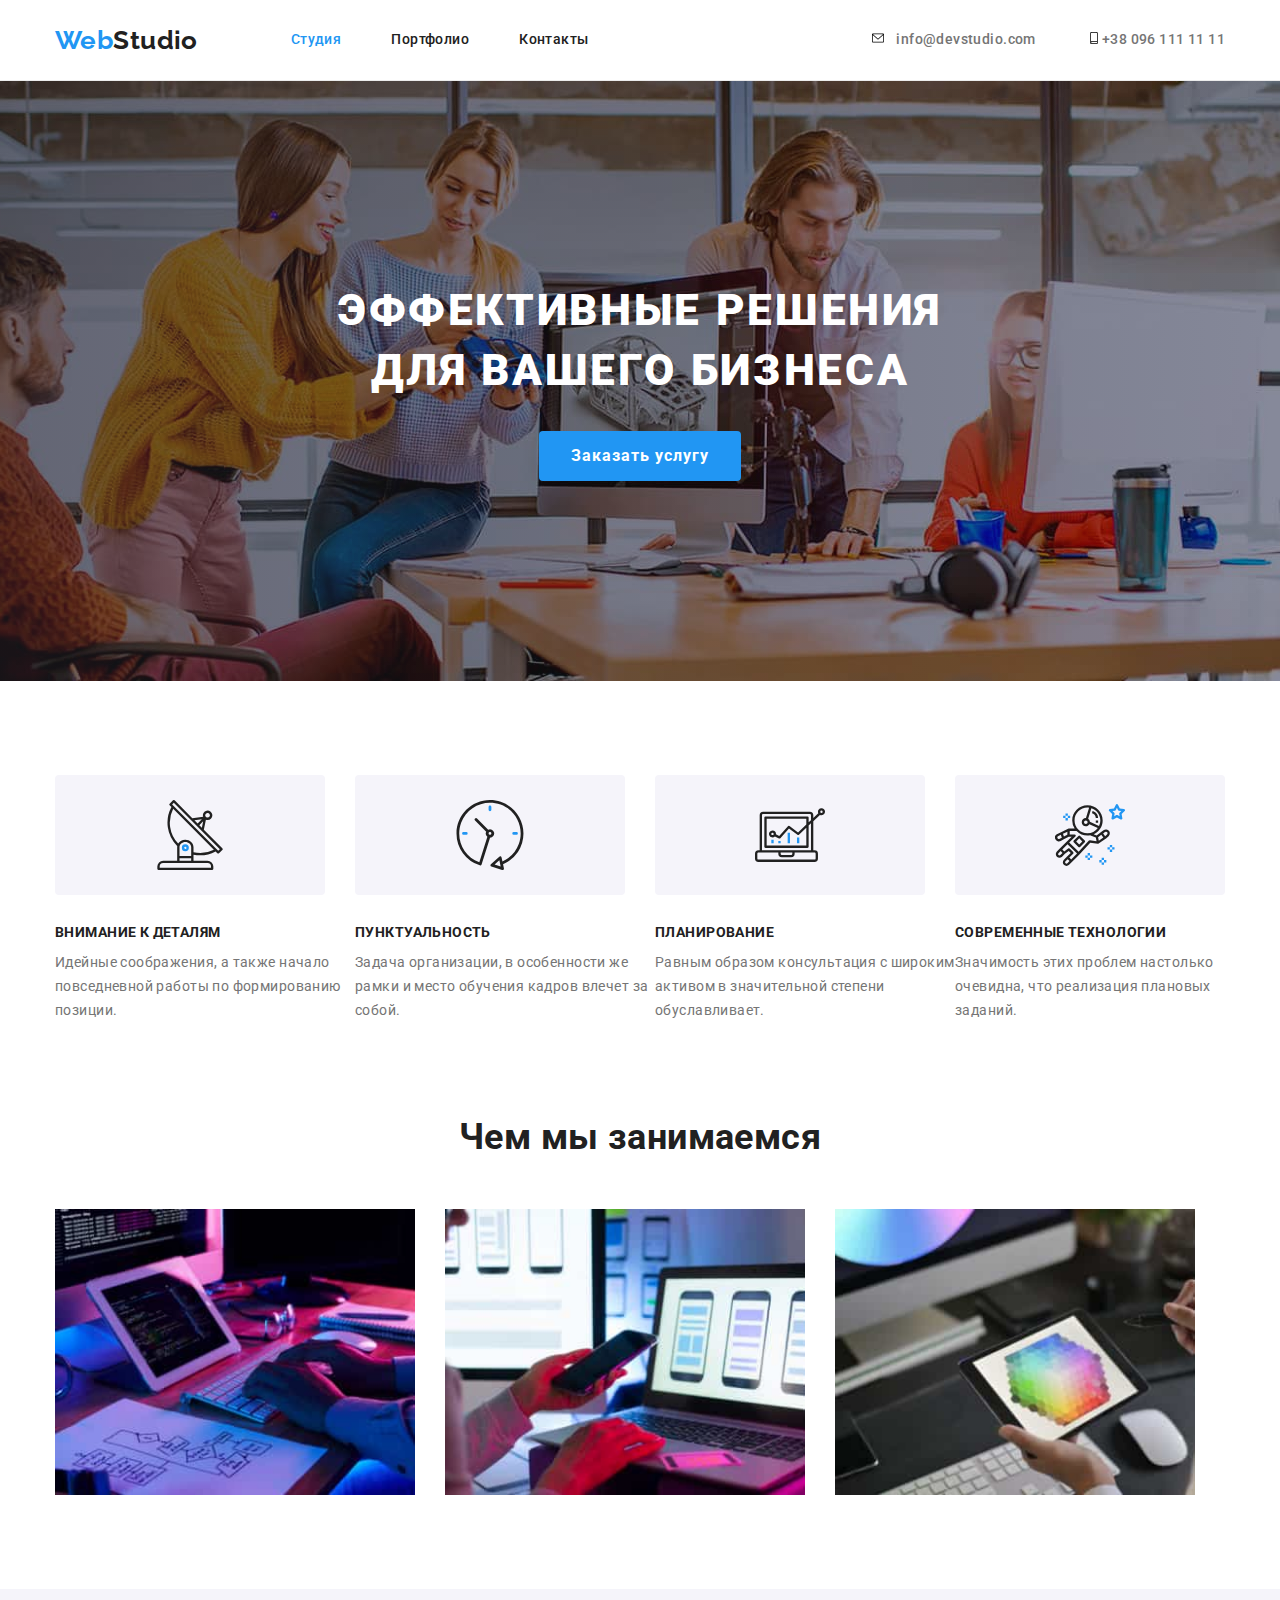
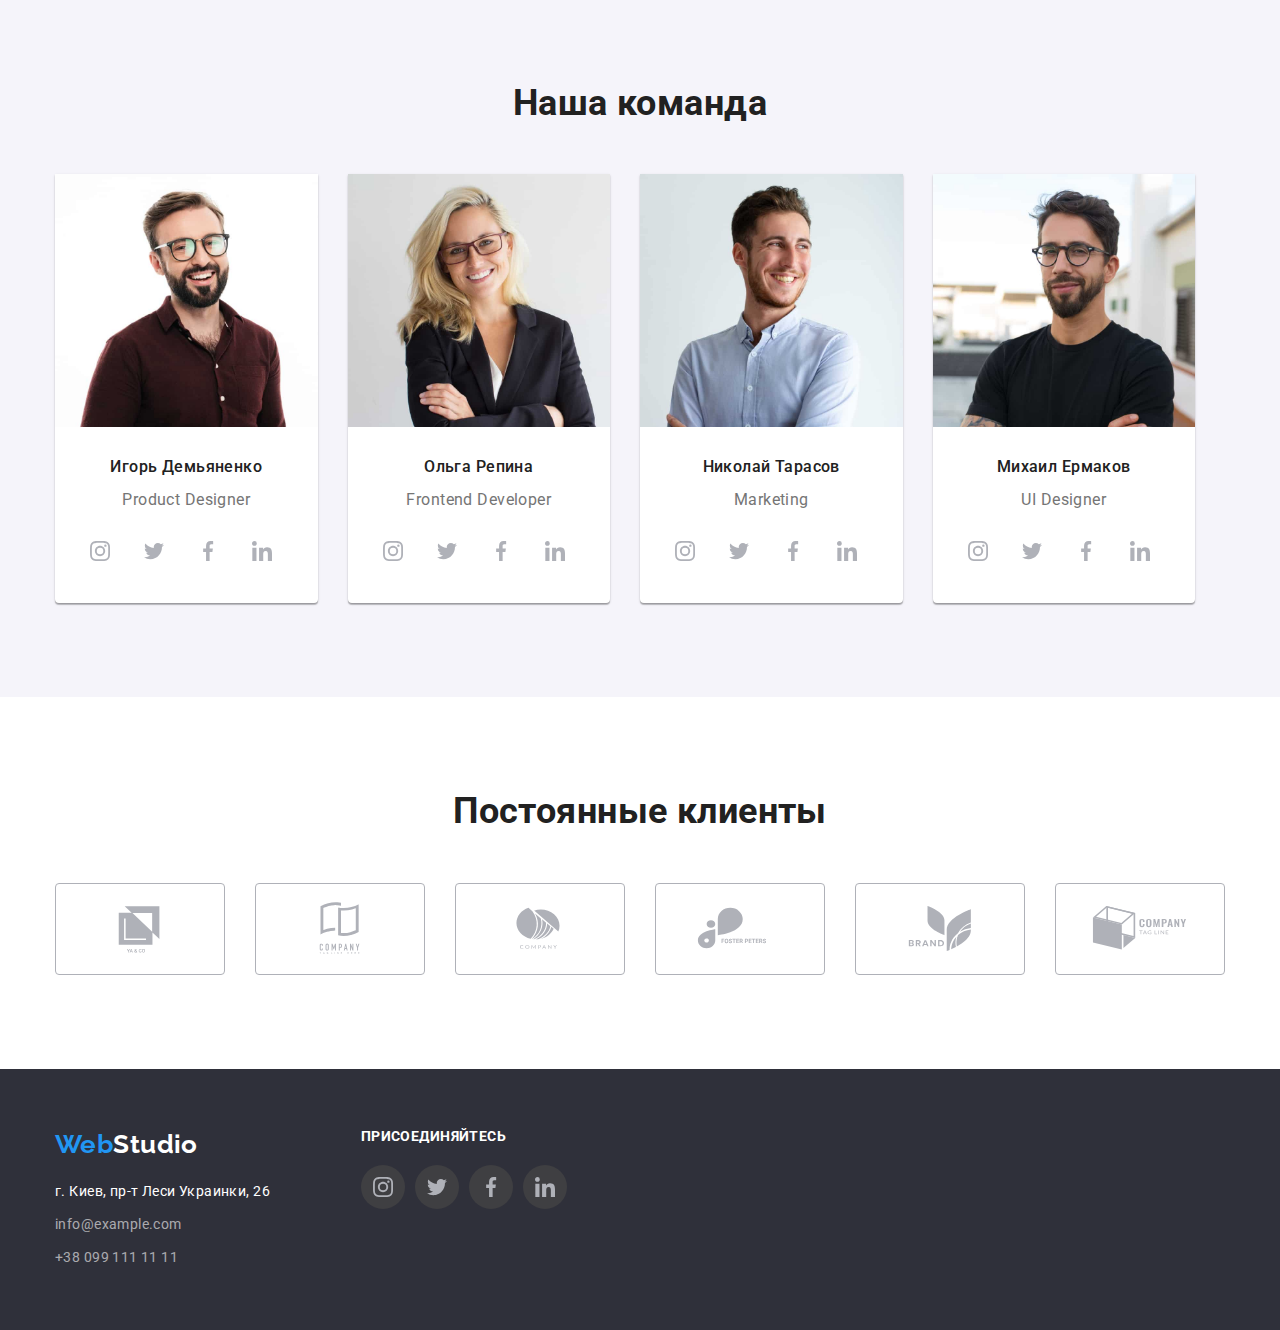
==== commit f4e1eb65: "изменения5" ====
--- a/index.html
+++ b/index.html
@@ -126,21 +126,21 @@
                                     </svg>
                                 </a>
                             </li>
-                            <li class="icon-socnetwork"> 
+                            <li > 
                                 <a class="work-card" href="">
                                     <svg width="20px" height="20px" aria-label="twitter"> 
                                         <use href="./images/icon.svg#icon-twitter"> </use>
                                     </svg>
                                 </a>
                             </li>
-                            <li class="icon-socnetwork">
+                            <li >
                                  <a class="work-card" href="#" aria-label="facebbok">
                                     <svg   width="20px" height="20px"> 
                                         <use href="./images/icon.svg#icon-facebook"> </use>
                                      </svg>
                                  </a>
                             </li>
-                            <li class="icon-socnetwork"> 
+                            <li > 
                                 <a class="work-card" href="#">
                                     <svg   width="20px" height="20px" aria-label="linkedin"> 
                                         <use href="./images/icon.svg#icon-linkedin"> </use>
@@ -157,28 +157,28 @@
                         <h3 class="img-work">Ольга Репина</h3> 
                         <p class="paragraph">Frontend Developer</p>
                         <ul class="icon-centen">
-                            <li class="icon-socnetwork"> 
+                            <li > 
                                 <a class="work-card" href="#">
                                     <svg   width="20px" height="20px" aria-label="instagram"> 
                                         <use href="./images/icon.svg#icon-instagram"> </use>
                                     </svg>
                                 </a>
                             </li>
-                            <li class="icon-socnetwork"> 
+                            <li > 
                                 <a class="work-card" href="#">
                                     <svg   width="20px" height="20px" aria-label="twitter"> 
                                         <use href="./images/icon.svg#icon-twitter"> </use>
                                     </svg>
                                 </a>
                             </li>
-                            <li class="icon-socnetwork"> 
+                            <li > 
                                <a class="work-card" href="">
                                    <svg   width="20px" height="20px" aria-label="facebbok"> 
                                     <use href="./images/icon.svg#icon-facebook"> </use>
                                    </svg>
                                </a>
                             </li>
-                            <li class="icon-socnetwork"> 
+                            <li > 
                                 <a class="work-card" href="#">
                                     <svg   width="20px" height="20px" aria-label="linkedin"> 
                                         <use href="./images/icon.svg#icon-linkedin"> </use>
@@ -194,28 +194,28 @@
                         <h3 class="img-work">Николай Тарасов</h3> 
                         <p class="paragraph">Marketing</p>
                         <ul class="icon-centen">
-                            <li class="icon-socnetwork"> 
+                            <li > 
                                 <a class="work-card" href="#">
                                     <svg   width="20px" height="20px" aria-label="instagram"> 
                                         <use href="./images/icon.svg#icon-instagram"> </use>
                                     </svg>
                                 </a>
                             </li>
-                            <li class="icon-socnetwork"> 
+                            <li > 
                                <a class="work-card" href="#">
                                    <svg   width="20px" height="20px" aria-label="twitter">
                                      <use href="./images/icon.svg#icon-twitter"> </use>
                                    </svg>
                                </a>
                                 </li>
-                            <li class="icon-socnetwork"> 
+                            <li > 
                                 <a class="work-card" href="#">
                                     <svg   width="20px" height="20px" aria-label="facebbok"> 
                                         <use href="./images/icon.svg#icon-facebook"> </use>
                                     </svg>
                                 </a>
                             </li>
-                            <li class="icon-socnetwork"> 
+                            <li > 
                                 <a class="work-card" href="#">
                                     <svg   width="20px" height="20px" aria-label="linkedin"> 
                                         <use href="./images/icon.svg#icon-linkedin"> </use>
@@ -232,28 +232,28 @@
                         <h3 class="img-work">Михаил Ермаков</h3> 
                         <p class="paragraph">UI Designer</p>
                         <ul class="icon-centen">
-                            <li class="icon-socnetwork"> 
+                            <li > 
                                 <a class="work-card" href="">
                                     <svg   width="20px" height="20px" aria-label="instagram"> 
                                         <use href="./images/icon.svg#icon-instagram"> </use>
                                     </svg>
                                 </a>
                             </li>
-                            <li class="icon-socnetwork"> 
+                            <li > 
                                 <a class="work-card" href="#">
                                     <svg   width="20px" height="20px" aria-label="twitter"> 
                                         <use href="./images/icon.svg#icon-twitter"> </use>
                                     </svg>
                                 </a>
                             </li>
-                            <li class="icon-socnetwork"> 
+                            <li > 
                                 <a class="work-card" href="#">
                                     <svg   width="20px" height="20px" aria-label="facebbok"> 
                                         <use href="./images/icon.svg#icon-facebook"> </use>
                                     </svg>
                                 </a>
                             </li>
-                            <li class="icon-socnetwork"> 
+                            <li > 
                                 <a class="work-card" href="#">
                                     <svg   width="20px" height="20px" aria-label="linkedin"> 
                                         <use href="./images/icon.svg#icon-linkedin"> </use>
@@ -347,21 +347,21 @@
                             </svg>
                         </a>
                       </li>
-                     <li class="icon-socnetwork"> 
+                     <li > 
                         <a class="work-join" href="#">
                             <svg   width="20px" height="20px"> 
                                 <use href="./images/icon.svg#icon-twitter"> </use>
                             </svg>
                         </a>
                     </li>
-                     <li class="icon-socnetwork"> 
+                     <li > 
                         <a class="work-join" href="#">
                             <svg   width="20px" height="20px"> 
                                 <use href="./images/icon.svg#icon-facebook"> </use>
                             </svg>
                         </a>
                     </li>
-                     <li class="icon-socnetwork"> 
+                     <li > 
                         <a class="work-join" href="#">
                             <svg   width="20px" height="20px"> 
                                 <use href="./images/icon.svg#icon-linkedin"> </use>
--- a/css/style.css
+++ b/css/style.css
@@ -316,15 +316,14 @@
     
     
 
-    .icon-socnetwork:last-child{
-        margin-right: 0px;
-    }
+   
     .work-card{
         display: block;
         border: 0px;
         background-color: #FFFFFF;
         fill: #afb1b8;
         padding-top: 12px;
+        margin-right: 10px;
         width: 44px;
         height: 44px;
         justify-content: center;
@@ -341,6 +340,9 @@
         border: 0px;
         fill: #FFFFFF;
         
+    }
+    .work-card :last-child{
+        margin-right: 0px;
     }
     
     .icon-envelope{
@@ -530,15 +532,16 @@
         border-radius: 50%; 
         margin-right: 10px;
      }
+     .work-join :last-child{
+        margin-right: 0px;
+     }
      .work-join:hover,
      .work-join:focus{
         display: flex;
         background-color: #2196F3;
         fill: #FFFFFF;
      }
-     .work-join :last-child{
-        margin-right: 0px;
-     }
+     
     
     
     .fooret-address{
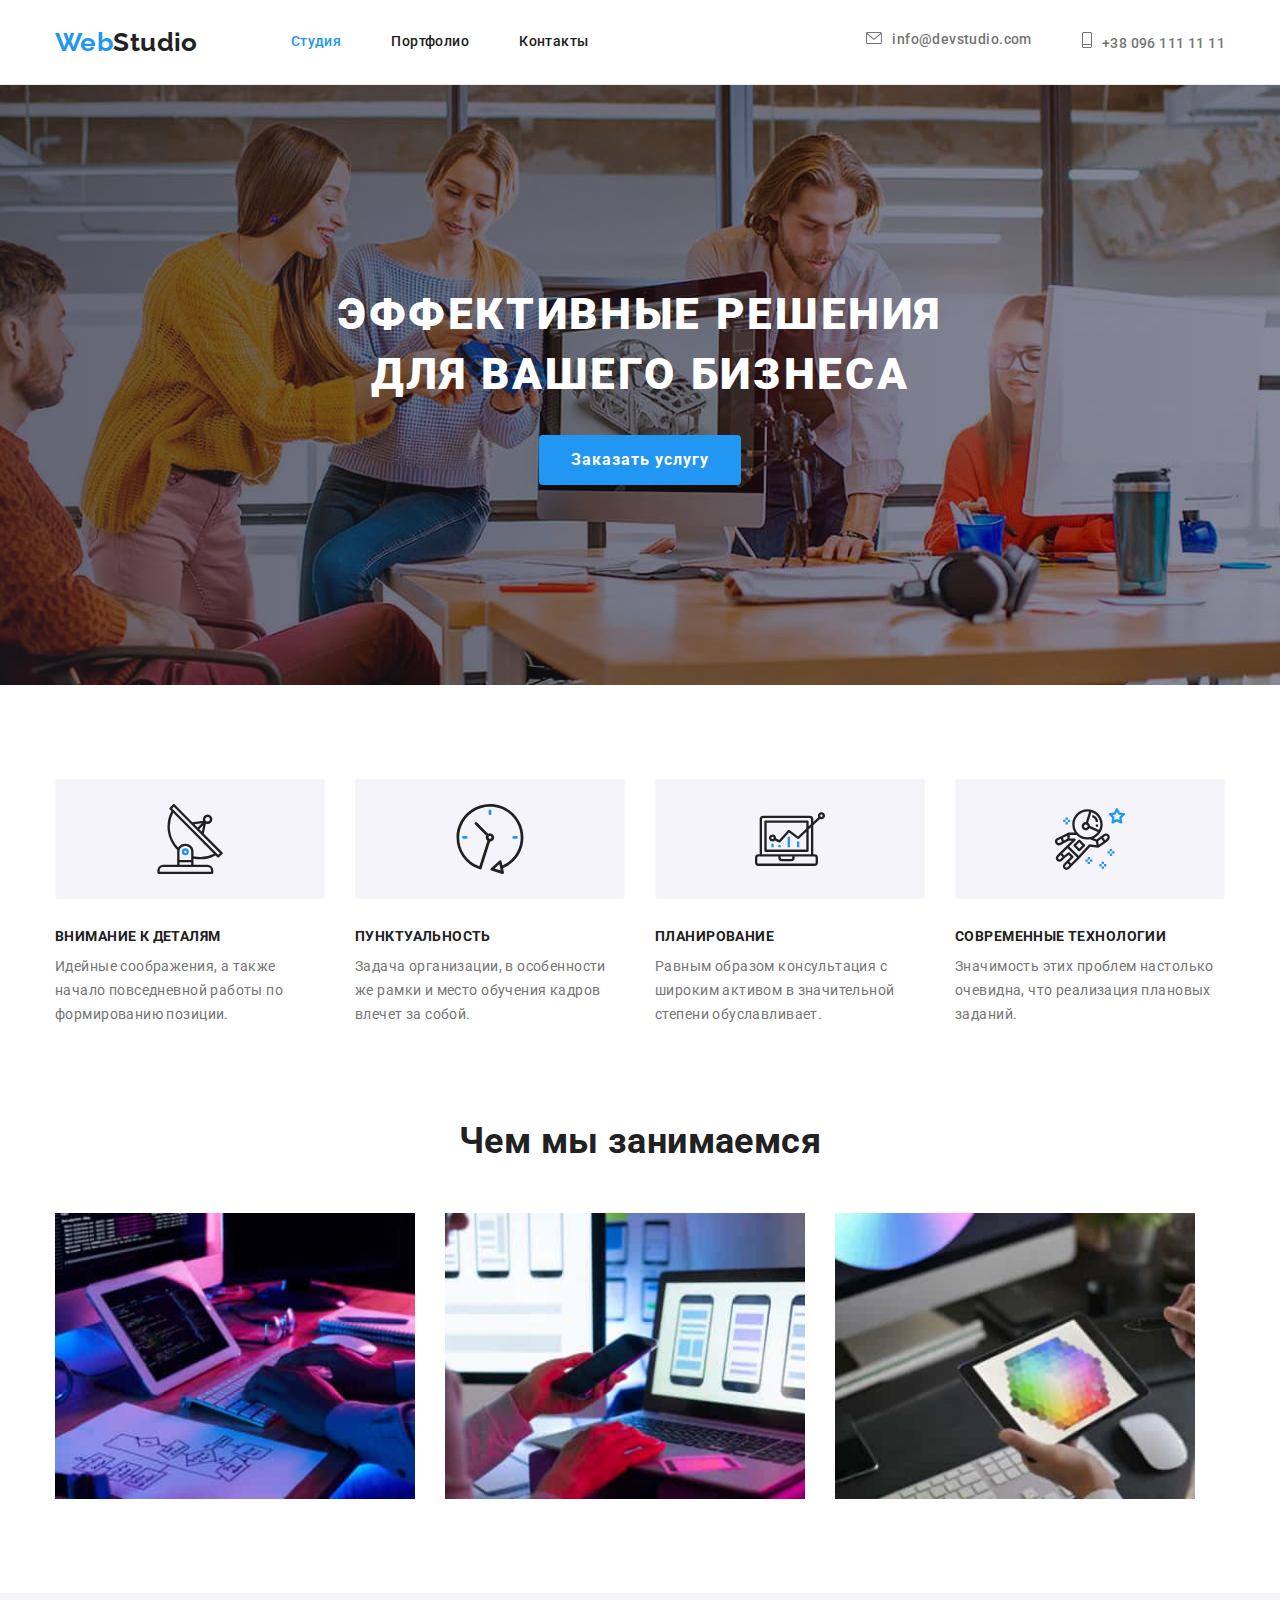
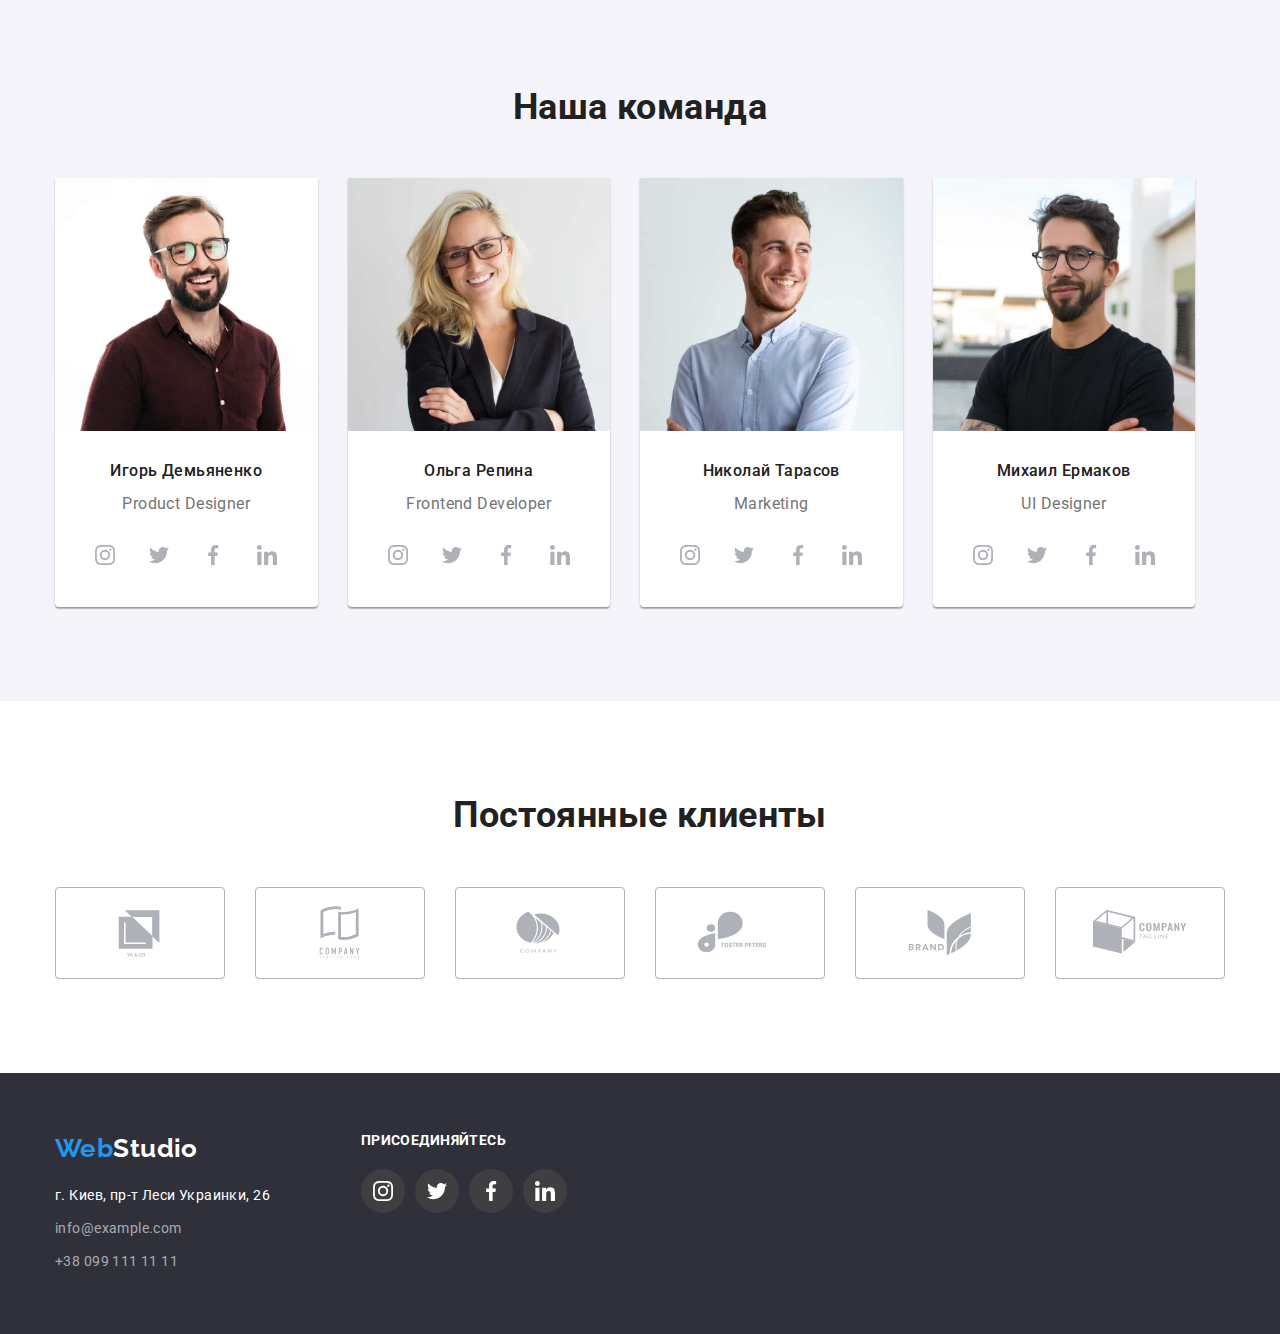
==== commit ef1b63db: "изменения7" ====
--- a/index.html
+++ b/index.html
@@ -23,10 +23,16 @@
                 </ul>
             </nav>
                 <ul class="nav-item">
-                    <li class="nav-list"> <a class="nav-button " href="mailto:info@devstudio.com" > <svg class="icon-envelope" width="16px" height="12px" aria-hidden="true"> <use href="./images/icon.svg#icon-envelope"> </use></svg>info@devstudio.com</a></li>
+                    <li class="nav-list"> 
+                        <a class="nav-button " href="mailto:info@devstudio.com" > 
+                            <svg class="icon-envelope"  width="16px" height="12px" aria-hidden="true"> 
+                                <use href="./images/icon.svg#icon-envelope"> </use> 
+                               </svg>info@devstudio.com
+                        </a>
+                    </li>
                     <li class="nav-list"> 
                         <a class="nav-button" href="tel:+380961111111"> 
-                           <svg   width="16px" height="12px" aria-hidden="true"> 
+                           <svg class="icon-envelope"  width="10px" height="16px" aria-hidden="true"> 
                              <use href="./images/icon.svg#icon-smartphone"> </use> 
                             </svg>+38 096 111 11 11
                         </a>
@@ -49,7 +55,7 @@
             <div class="conteiner ">
                 <h2 class="hide">Особенности</h2>
                 <ul class="feature">
-                    <li  >
+                    <li class="feature-blok" >
                         <div class="feature-item">
                             <svg  width="70px" height="70px" aria-label="antena">
                                 <use href="./images/icon.svg#icon-antenna"> </use>
@@ -58,7 +64,7 @@
                         <h3 class="title" >Внимание к деталям</h3>
                         <p class="paragraph">Идейные соображения, а также начало повседневной работы по формированию позиции.</p>
                     </li>
-                    <li >
+                    <li class="feature-blok">
                         <div class="feature-item">
                             <svg  width="70px" height="70px" aria-label="clock">
                                 <use href="./images/icon.svg#icon-clock"> </use>
@@ -67,7 +73,7 @@
                         <h3 class="title">Пунктуальность</h3>
                         <p class="paragraph">Задача организации, в особенности же рамки и место обучения кадров влечет за собой.</p>
                     </li>
-                    <li >
+                    <li class="feature-blok">
                         <div class="feature-item">
                             <svg  width="70px" height="70px" aria-label="diagram">
                                 <use href="./images/icon.svg#icon-diagram"> </use>
@@ -76,7 +82,7 @@
                         <h3 class="title">Планирование</h3>
                         <p class="paragraph">Равным образом консультация с широким активом в значительной степени обуславливает.</p>
                     </li>
-                    <li >
+                    <li class="feature-blok" >
                         <div class="feature-item">
                             <svg  width="70px" height="70px" aria-label="astronaut">
                                 <use href="./images/icon.svg#icon-astronaut"> </use>
@@ -119,28 +125,28 @@
                         <h3 class="img-work">Игорь Демьяненко</h3>
                          <p class="paragraph">Product Designer</p>
                          <ul class="icon-centen">
-                            <li  > 
+                            <li class="team-blok" > 
                                 <a class="work-card" href="#" >
                                     <svg  width="20px" height="20px" aria-label="instagram"> 
                                         <use href="./images/icon.svg#icon-instagram"> </use>
                                     </svg>
                                 </a>
                             </li>
-                            <li > 
+                            <li class="team-blok"> 
                                 <a class="work-card" href="">
                                     <svg width="20px" height="20px" aria-label="twitter"> 
                                         <use href="./images/icon.svg#icon-twitter"> </use>
                                     </svg>
                                 </a>
                             </li>
-                            <li >
+                            <li class="team-blok" >
                                  <a class="work-card" href="#" aria-label="facebbok">
                                     <svg   width="20px" height="20px"> 
                                         <use href="./images/icon.svg#icon-facebook"> </use>
                                      </svg>
                                  </a>
                             </li>
-                            <li > 
+                            <li class="team-blok"> 
                                 <a class="work-card" href="#">
                                     <svg   width="20px" height="20px" aria-label="linkedin"> 
                                         <use href="./images/icon.svg#icon-linkedin"> </use>
@@ -157,28 +163,28 @@
                         <h3 class="img-work">Ольга Репина</h3> 
                         <p class="paragraph">Frontend Developer</p>
                         <ul class="icon-centen">
-                            <li > 
+                            <li class="team-blok" > 
                                 <a class="work-card" href="#">
                                     <svg   width="20px" height="20px" aria-label="instagram"> 
                                         <use href="./images/icon.svg#icon-instagram"> </use>
                                     </svg>
                                 </a>
                             </li>
-                            <li > 
+                            <li class="team-blok" > 
                                 <a class="work-card" href="#">
                                     <svg   width="20px" height="20px" aria-label="twitter"> 
                                         <use href="./images/icon.svg#icon-twitter"> </use>
                                     </svg>
                                 </a>
                             </li>
-                            <li > 
+                            <li class="team-blok"> 
                                <a class="work-card" href="">
                                    <svg   width="20px" height="20px" aria-label="facebbok"> 
                                     <use href="./images/icon.svg#icon-facebook"> </use>
                                    </svg>
                                </a>
                             </li>
-                            <li > 
+                            <li class="team-blok" > 
                                 <a class="work-card" href="#">
                                     <svg   width="20px" height="20px" aria-label="linkedin"> 
                                         <use href="./images/icon.svg#icon-linkedin"> </use>
@@ -194,28 +200,28 @@
                         <h3 class="img-work">Николай Тарасов</h3> 
                         <p class="paragraph">Marketing</p>
                         <ul class="icon-centen">
-                            <li > 
+                            <li class="team-blok"> 
                                 <a class="work-card" href="#">
                                     <svg   width="20px" height="20px" aria-label="instagram"> 
                                         <use href="./images/icon.svg#icon-instagram"> </use>
                                     </svg>
                                 </a>
                             </li>
-                            <li > 
+                            <li class="team-blok"> 
                                <a class="work-card" href="#">
                                    <svg   width="20px" height="20px" aria-label="twitter">
                                      <use href="./images/icon.svg#icon-twitter"> </use>
                                    </svg>
                                </a>
                                 </li>
-                            <li > 
+                            <li class="team-blok"> 
                                 <a class="work-card" href="#">
                                     <svg   width="20px" height="20px" aria-label="facebbok"> 
                                         <use href="./images/icon.svg#icon-facebook"> </use>
                                     </svg>
                                 </a>
                             </li>
-                            <li > 
+                            <li class="team-blok" > 
                                 <a class="work-card" href="#">
                                     <svg   width="20px" height="20px" aria-label="linkedin"> 
                                         <use href="./images/icon.svg#icon-linkedin"> </use>
@@ -232,28 +238,28 @@
                         <h3 class="img-work">Михаил Ермаков</h3> 
                         <p class="paragraph">UI Designer</p>
                         <ul class="icon-centen">
-                            <li > 
+                            <li class="team-blok" > 
                                 <a class="work-card" href="">
                                     <svg   width="20px" height="20px" aria-label="instagram"> 
                                         <use href="./images/icon.svg#icon-instagram"> </use>
                                     </svg>
                                 </a>
                             </li>
-                            <li > 
+                            <li class="team-blok"> 
                                 <a class="work-card" href="#">
                                     <svg   width="20px" height="20px" aria-label="twitter"> 
                                         <use href="./images/icon.svg#icon-twitter"> </use>
                                     </svg>
                                 </a>
                             </li>
-                            <li > 
+                            <li class="team-blok"> 
                                 <a class="work-card" href="#">
                                     <svg   width="20px" height="20px" aria-label="facebbok"> 
                                         <use href="./images/icon.svg#icon-facebook"> </use>
                                     </svg>
                                 </a>
                             </li>
-                            <li > 
+                            <li class="team-blok"> 
                                 <a class="work-card" href="#">
                                     <svg   width="20px" height="20px" aria-label="linkedin"> 
                                         <use href="./images/icon.svg#icon-linkedin"> </use>
--- a/css/style.css
+++ b/css/style.css
@@ -135,6 +135,7 @@
     display: block;
     padding-top: 32px;
     padding-bottom: 32px;
+    fill: #757575;
     
     font-weight: 500;
     line-height: 1.14;
@@ -215,21 +216,24 @@
         display: flex;
         justify-content: space-between;
     }
+    .feature-blok{
+        margin-right: 30px;
+    }
+    .feature-blok:last-child{
+        margin-right: 0px;
+    }
     
     .feature-item {
         display: flex; 
         height: 120px;
         width: 270px;
-        margin-right: 30px;
         margin-bottom: 30px;
         justify-content: center;
         align-items: center;
         background: #F5F4FA;
         border-radius: 4px;
     }
-    .feature :last-child{
-        margin-right: 0px;
-    }
+    
     .icon-antena {
        
         padding: 25px 100px;
@@ -246,7 +250,7 @@
         line-height: 1.14;
         text-transform: uppercase;
 
-        padding-bottom: 10px;
+        margin-bottom: 10px;
     }
     .feature p{
         font-size: 14px;
@@ -313,17 +317,21 @@
        
         justify-content: center;
     }
-    
+    .team-blok{
+        margin-right: 10px;
+    }
+    .team-blok:last-child{
+        margin-right: 0px;
+    }
     
 
    
     .work-card{
-        display: block;
+        display: flex;
         border: 0px;
         background-color: #FFFFFF;
         fill: #afb1b8;
-        padding-top: 12px;
-        margin-right: 10px;
+        padding:0px;
         width: 44px;
         height: 44px;
         justify-content: center;
@@ -335,15 +343,13 @@
     
     .work-card:hover,
     .work-card:focus{
-        display: block;
+        
         background-color: #188CE8;
         border: 0px;
         fill: #FFFFFF;
         
     }
-    .work-card :last-child{
-        margin-right: 0px;
-    }
+    
     
     .icon-envelope{
         align-items: center;
@@ -523,7 +529,7 @@
         display: flex;
         border: 0px;
         background-color: #3f3f42;
-        fill: #afb1b8;
+        fill: #FFFFFF;
         
         width: 44px;
         height: 44px;
@@ -539,7 +545,7 @@
      .work-join:focus{
         display: flex;
         background-color: #2196F3;
-        fill: #FFFFFF;
+        
      }
      
     
